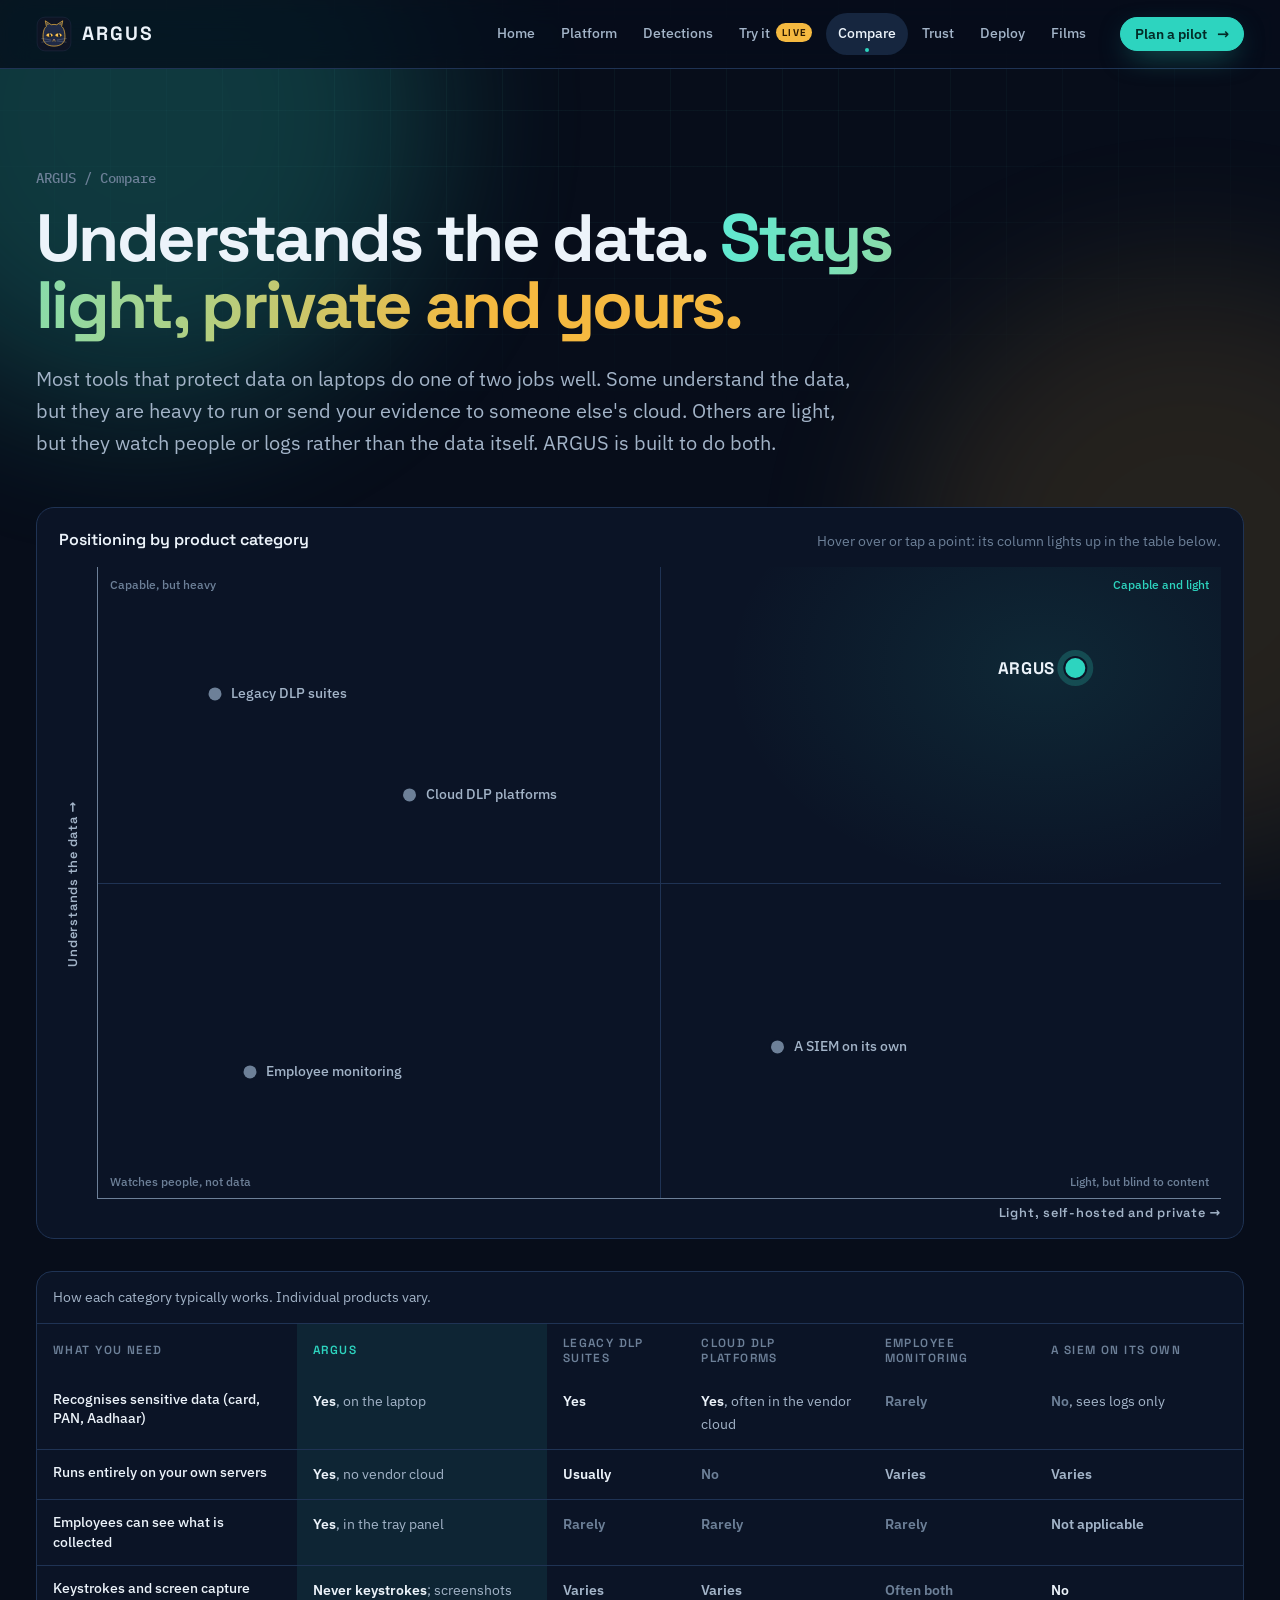
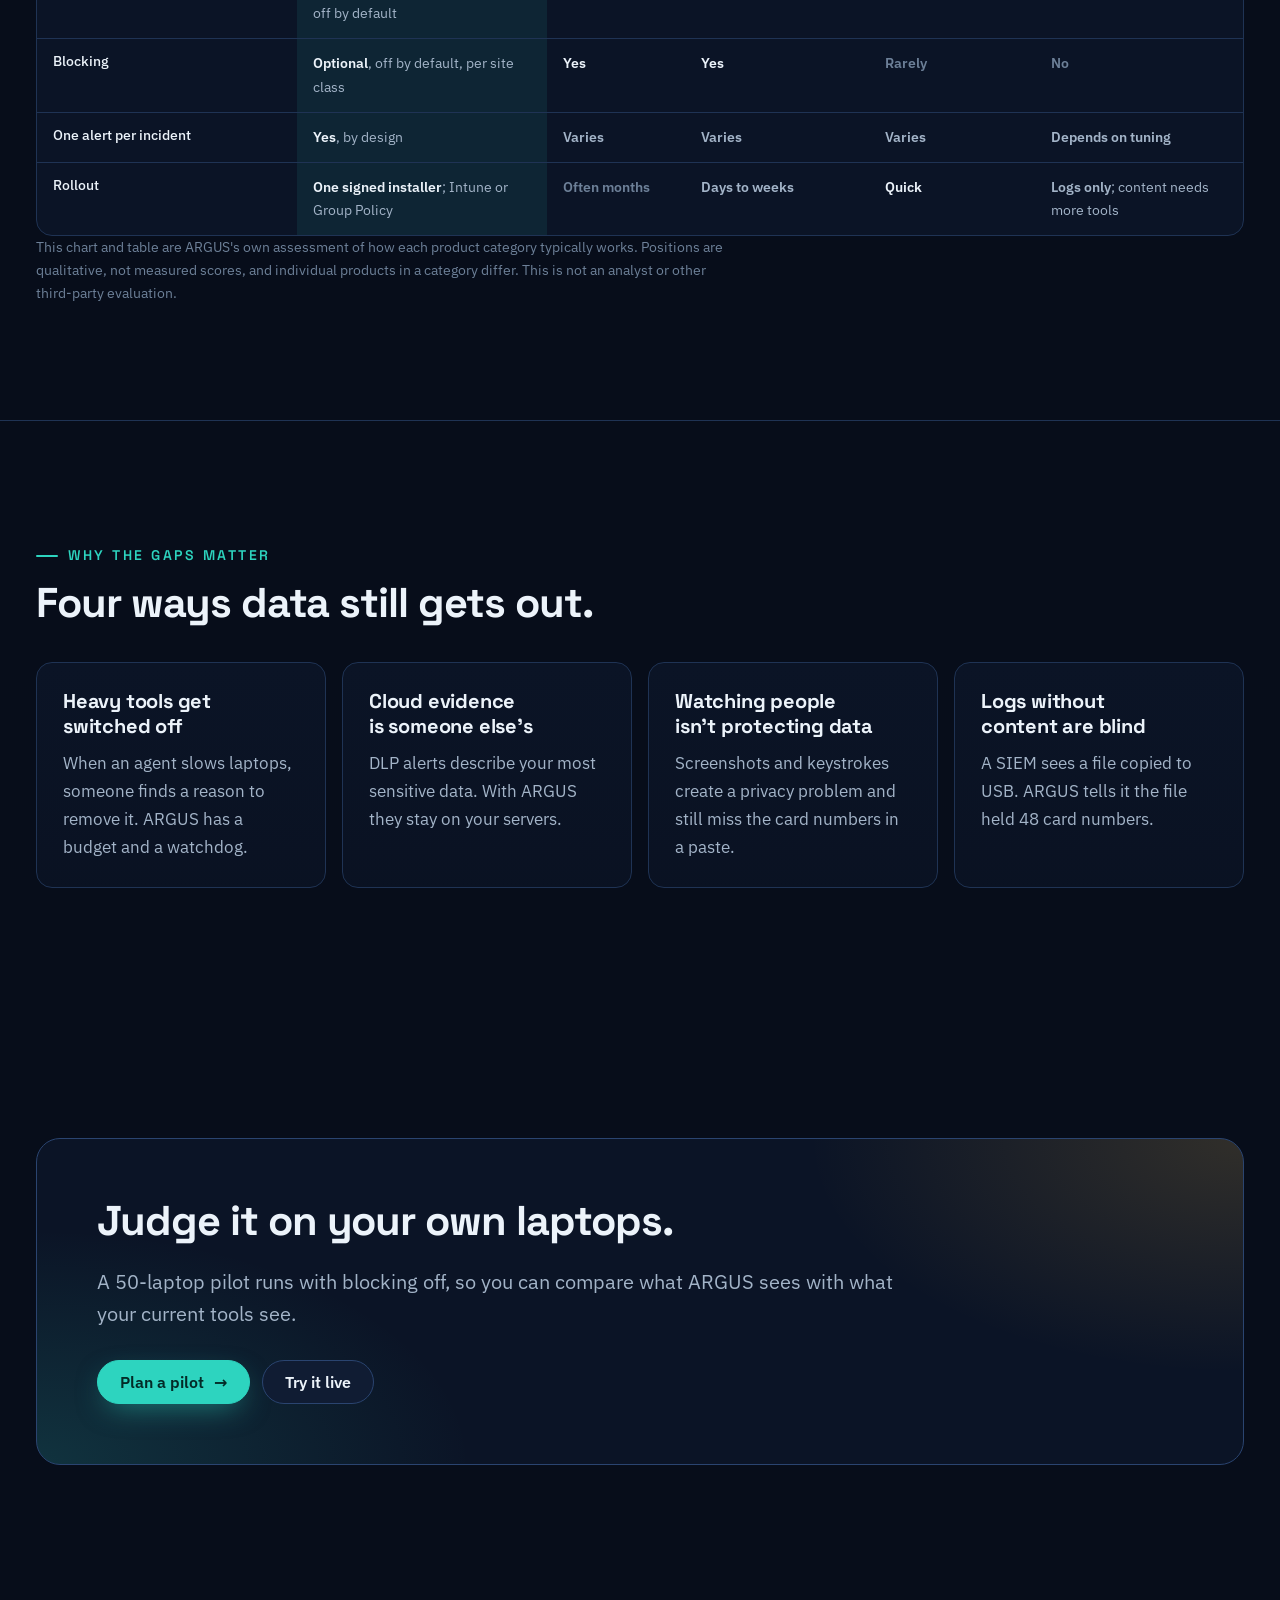
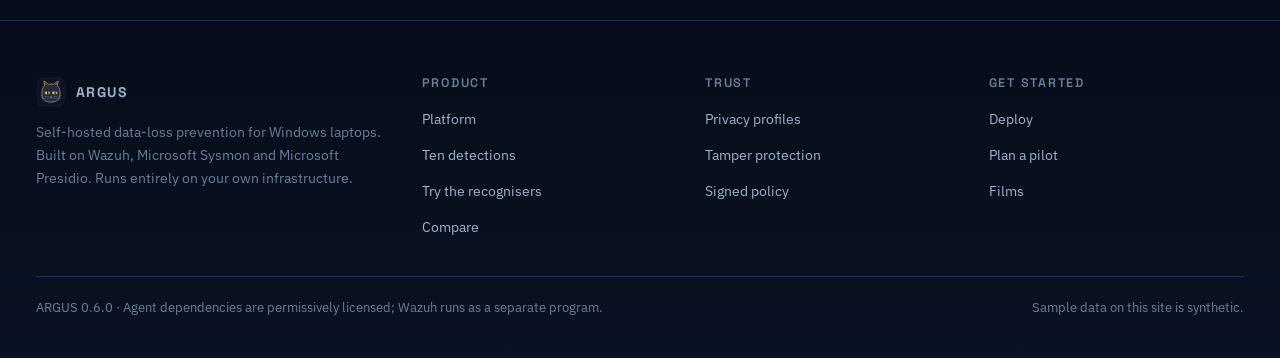
==== compare.html @ 0f507b43 "Multi-page interactive site: 8 pages, live recogniser lab, real signed-policy check - Pages: Home, P" ====
<!doctype html>
<html lang="en">
<head>
<meta charset="utf-8">
<meta name="viewport" content="width=device-width, initial-scale=1, viewport-fit=cover">
<title>Compare · ARGUS</title>
<meta name="description" content="Where ARGUS fits among data-protection tools: legacy DLP suites, cloud DLP platforms, employee monitoring and a SIEM on its own.">
<meta name="theme-color" content="#070d1a">
<link rel="icon" href="assets/img/argus.svg" type="image/svg+xml">
<link rel="stylesheet" href="assets/css/fonts.css">
<link rel="stylesheet" href="assets/css/site.css">
</head>
<body data-page="compare">
<a class="skip" href="#main">Skip to content</a>
<header class="top"></header>

<main id="main">
<section class="phero">
  <div class="wrap">
    <p class="crumbs">ARGUS / Compare</p>
    <h1>Understands the data. <span class="grad">Stays light, private and yours.</span></h1>
    <p class="intro">Most tools that protect data on laptops do one of two jobs well. Some understand the data, but they are heavy to run or send your evidence to someone else's cloud. Others are light, but they watch people or logs rather than the data itself. ARGUS is built to do both.</p>
  </div>
</section>

<section class="section" style="padding-top:0">
  <div class="wrap">
    <figure class="pos" data-reveal>
      <figcaption class="pos-cap"><b>Positioning by product category</b><span>Hover over or tap a point: its column lights up in the table below.</span></figcaption>
      <div class="pos-frame">
        <p class="pos-y" aria-hidden="true">Understands the data →</p>
        <div class="pos-plot" role="list" aria-label="Positioning chart: five product categories placed by how well they understand content and how light, self-hosted and private they are">
          <span class="q q1" aria-hidden="true">Capable, but heavy</span><span class="q q2" aria-hidden="true">Capable and light</span>
          <span class="q q3" aria-hidden="true">Watches people, not data</span><span class="q q4" aria-hidden="true">Light, but blind to content</span>
          <button class="pt" type="button" role="listitem" data-col="2" style="--x:16;--y:80"><i></i><span class="lb">Legacy DLP suites</span><span class="tt">Deep content inspection and blocking. Usually a large on-premises suite with agents, servers and policy work that take months to roll out.</span></button>
          <button class="pt" type="button" role="listitem" data-col="3" style="--x:34;--y:64"><i></i><span class="lb">Cloud DLP platforms</span><span class="tt">Strong content inspection, delivered as a service. Evidence and alert data typically live in the vendor's cloud, not on your servers.</span></button>
          <button class="pt" type="button" role="listitem" data-col="4" style="--x:20;--y:20"><i></i><span class="lb">Employee monitoring</span><span class="tt">Screenshots, keystrokes and activity timelines. Watches what people do rather than which data moves, and is often hard to explain to employees.</span></button>
          <button class="pt r" type="button" role="listitem" data-col="5" style="--x:66;--y:24"><i></i><span class="lb">A SIEM on its own</span><span class="tt">Collects every log, on your own infrastructure if you choose. It sees that a file moved, but not whether the file held card numbers.</span></button>
          <button class="pt us r" type="button" role="listitem" data-col="1" style="--x:84;--y:84"><i></i><span class="lb">ARGUS</span><span class="tt">Recognises card, PAN, Aadhaar and credentials on the laptop. Runs on your servers, one installer, &lt;2% of one core. Tells employees what it collects.</span></button>
        </div>
        <p class="pos-x" aria-hidden="true">Light, self-hosted and private →</p>
      </div>
    </figure>

    <div class="table-scroll">
      <table class="det cmp">
        <caption>How each category typically works. Individual products vary.</caption>
        <thead><tr><th scope="col">What you need</th><th scope="col" class="us-col">ARGUS</th><th scope="col">Legacy DLP suites</th><th scope="col">Cloud DLP platforms</th><th scope="col">Employee monitoring</th><th scope="col">A SIEM on its own</th></tr></thead>
        <tbody>
          <tr><th scope="row">Recognises sensitive data (card, PAN, Aadhaar)</th><td class="us-col"><b class="y">Yes</b>, on the laptop</td><td><b class="y">Yes</b></td><td><b class="y">Yes</b>, often in the vendor cloud</td><td><b class="n">Rarely</b></td><td><b class="n">No</b>, sees logs only</td></tr>
          <tr><th scope="row">Runs entirely on your own servers</th><td class="us-col"><b class="y">Yes</b>, no vendor cloud</td><td><b class="y">Usually</b></td><td><b class="n">No</b></td><td><b class="m">Varies</b></td><td><b class="m">Varies</b></td></tr>
          <tr><th scope="row">Employees can see what is collected</th><td class="us-col"><b class="y">Yes</b>, in the tray panel</td><td><b class="n">Rarely</b></td><td><b class="n">Rarely</b></td><td><b class="n">Rarely</b></td><td><b class="m">Not applicable</b></td></tr>
          <tr><th scope="row">Keystrokes and screen capture</th><td class="us-col"><b class="y">Never keystrokes</b>; screenshots off by default</td><td><b class="m">Varies</b></td><td><b class="m">Varies</b></td><td><b class="n">Often both</b></td><td><b class="y">No</b></td></tr>
          <tr><th scope="row">Blocking</th><td class="us-col"><b class="y">Optional</b>, off by default, per site class</td><td><b class="y">Yes</b></td><td><b class="y">Yes</b></td><td><b class="n">Rarely</b></td><td><b class="n">No</b></td></tr>
          <tr><th scope="row">One alert per incident</th><td class="us-col"><b class="y">Yes</b>, by design</td><td><b class="m">Varies</b></td><td><b class="m">Varies</b></td><td><b class="m">Varies</b></td><td><b class="m">Depends on tuning</b></td></tr>
          <tr><th scope="row">Rollout</th><td class="us-col"><b class="y">One signed installer</b>; Intune or Group Policy</td><td><b class="n">Often months</b></td><td><b class="m">Days to weeks</b></td><td><b class="y">Quick</b></td><td><b class="m">Logs only</b>; content needs more tools</td></tr>
        </tbody>
      </table>
    </div>
    <p class="small" style="max-width:86ch">This chart and table are ARGUS's own assessment of how each product category typically works. Positions are qualitative, not measured scores, and individual products in a category differ. This is not an analyst or other third-party evaluation.</p>
  </div>
</section>

<section class="section line">
  <div class="wrap">
    <p class="kicker">Why the gaps matter</p>
    <h2>Four ways data still gets out.</h2>
    <div class="cols4">
      <article class="card" data-reveal><h3>Heavy tools get switched off</h3><p>When an agent slows laptops, someone finds a reason to remove it. ARGUS has a budget and a watchdog.</p></article>
      <article class="card" data-reveal style="--d:1"><h3>Cloud evidence is someone else's</h3><p>DLP alerts describe your most sensitive data. With ARGUS they stay on your servers.</p></article>
      <article class="card" data-reveal style="--d:2"><h3>Watching people isn't protecting data</h3><p>Screenshots and keystrokes create a privacy problem and still miss the card numbers in a paste.</p></article>
      <article class="card" data-reveal style="--d:3"><h3>Logs without content are blind</h3><p>A SIEM sees a file copied to USB. ARGUS tells it the file held 48 card numbers.</p></article>
    </div>
  </div>
</section>

<section class="section">
  <div class="wrap"><div class="band" data-reveal><h2>Judge it on your own laptops.</h2><p class="intro">A 50-laptop pilot runs with blocking off, so you can compare what ARGUS sees with what your current tools see.</p><div class="cta-row"><a class="btn primary" href="deploy.html#pilot">Plan a pilot <span class="arr">→</span></a><a class="btn" href="demo.html">Try it live</a></div></div></div>
</section>
</main>

<footer class="foot"></footer>
<script src="assets/js/data.js"></script>
<script src="assets/js/site.js"></script>
<script src="assets/js/pages.js"></script>
</body>
</html>
---- assets/css/fonts.css ----
/* ARGUS showcase fonts: Space Grotesk, IBM Plex Sans, IBM Plex Mono (SIL Open Font License 1.1).
   Latin subset, embedded as data URIs so the page works offline. Generated; see assets/fonts/README.md. */
@font-face {
  font-family: 'Space Grotesk';
  font-style: normal;
  font-weight: 400 700;
  font-display: swap;
  src: url([data-uri]) format('woff2');
}
@font-face {
  font-family: 'IBM Plex Sans';
  font-style: normal;
  font-weight: 400;
  font-stretch: 100%;
  font-display: swap;
  src: url([data-uri]) format('woff2');
}
@font-face {
  font-family: 'IBM Plex Sans';
  font-style: normal;
  font-weight: 500;
  font-stretch: 100%;
  font-display: swap;
  src: url([data-uri]) format('woff2');
}
@font-face {
  font-family: 'IBM Plex Sans';
  font-style: normal;
  font-weight: 600;
  font-stretch: 100%;
  font-display: swap;
  src: url([data-uri]) format('woff2');
}
@font-face {
  font-family: 'IBM Plex Mono';
  font-style: normal;
  font-weight: 400;
  font-display: swap;
  src: url([data-uri]) format('woff2');
}
@font-face {
  font-family: 'IBM Plex Mono';
  font-style: normal;
  font-weight: 500;
  font-display: swap;
  src: url([data-uri]) format('woff2');
}
---- assets/css/site.css ----
/* ============================================================================
   ARGUS site: one dark, deliberate theme for every page.
   Navy base, teal for the product, gold for the watchful cat, red/amber only
   for alert levels. Motion is decoration on top of complete static content and
   switches off under prefers-reduced-motion.
   ========================================================================== */
:root {
  color-scheme: dark;
  --bg: #070d1a;
  --bg-2: #0b1426;
  --surf: #101c33;
  --surf-2: #16263f;
  --line: #1f3354;
  --line-2: #2a4470;
  --fg: #ecf3fa;
  --muted: #a3b4c8;
  --faint: #6d8098;
  --accent: #2dd4bf;
  --accent-2: #5eead4;
  --accent-ink: #032b27;
  --gold: #f5b940;
  --gold-ink: #2a1800;
  --l15: #ff6b6b;
  --l12: #ff9a52;
  --l8: #ffc46b;
  --l5: #8fb3ff;
  --l3: #9aa9bd;
  --ok: #4ade80;
  --display: 'Space Grotesk', 'Segoe UI', system-ui, sans-serif;
  --body: 'IBM Plex Sans', 'Segoe UI', system-ui, sans-serif;
  --mono: 'IBM Plex Mono', Consolas, 'Cascadia Mono', monospace;
  --step--1: 0.875rem;
  --step-0: 1.0625rem;
  --step-1: 1.25rem;
  --step-2: clamp(1.7rem, 1.2rem + 1.8vw, 2.6rem);
  --step-3: clamp(2.4rem, 1.4rem + 4.2vw, 5rem);
  --radius: 16px;
  --gutter: max(16px, env(safe-area-inset-left, 0px));
  --gutter-r: max(16px, env(safe-area-inset-right, 0px));
  --ease: cubic-bezier(.2, .8, .2, 1);
}

* { box-sizing: border-box; }
html { scroll-padding-top: 90px; -webkit-text-size-adjust: 100%; }
@media (prefers-reduced-motion: no-preference) { html { scroll-behavior: smooth; } }
body {
  margin: 0; background: var(--bg); color: var(--fg); min-height: 100vh;
  font: 400 var(--step-0)/1.65 var(--body);
  -webkit-font-smoothing: antialiased; text-rendering: optimizeLegibility; overflow-x: hidden;
}
img, video, svg, canvas { max-width: 100%; }
a { color: var(--accent); text-underline-offset: 3px; }
:focus-visible { outline: 2px solid var(--accent); outline-offset: 3px; border-radius: 6px; }
code { font-family: var(--mono); font-size: 0.9em; color: var(--fg); background: var(--surf); padding: 0.1em 0.4em; border-radius: 6px; }
h1, h2, h3, h4 { font-family: var(--display); font-weight: 700; letter-spacing: -0.025em; text-wrap: balance; margin: 0; }
h1 { font-size: var(--step-3); line-height: 1; letter-spacing: -0.04em; }
h2 { font-size: var(--step-2); line-height: 1.08; max-width: 26ch; }
h3 { font-size: var(--step-1); line-height: 1.25; letter-spacing: -0.01em; }
p { margin: 0; }
.wrap { max-width: 1240px; margin: 0 auto; padding-left: var(--gutter); padding-right: var(--gutter-r); }
.skip { position: absolute; left: -999px; top: 8px; background: var(--accent); color: var(--accent-ink); padding: 8px 14px; border-radius: 8px; z-index: 100; }
.skip:focus { left: 16px; }
.mono { font-family: var(--mono); font-variant-numeric: tabular-nums; }
.muted { color: var(--muted); }
.faint { color: var(--faint); }
.small { font-size: var(--step--1); color: var(--faint); }

/* ---- page-wide ambience: a faint grid and two slow orbs ---- */
.ambient { position: fixed; inset: 0; z-index: -1; pointer-events: none; overflow: hidden; }
.ambient::before { content: ""; position: absolute; inset: -2px;
  background-image: linear-gradient(rgba(94, 234, 212, .045) 1px, transparent 1px), linear-gradient(90deg, rgba(94, 234, 212, .045) 1px, transparent 1px);
  background-size: 56px 56px; mask-image: radial-gradient(80% 60% at 50% 0%, #000 30%, transparent 80%); }
.orb { position: absolute; width: 46vw; height: 46vw; border-radius: 50%; filter: blur(80px); opacity: .22; }
.orb.a { background: var(--accent); left: -12vw; top: -14vw; }
.orb.b { background: var(--gold); right: -16vw; top: 30vh; opacity: .12; }
@media (prefers-reduced-motion: no-preference) {
  .orb.a { animation: drift 26s ease-in-out infinite alternate; }
  .orb.b { animation: drift 32s ease-in-out infinite alternate-reverse; }
}
@keyframes drift { to { transform: translate(8vw, 6vh) scale(1.1); } }

/* ---- cross-page transitions (supporting browsers) ---- */
@view-transition { navigation: auto; }
::view-transition-old(root) { animation: vt-out .22s var(--ease) both; }
::view-transition-new(root) { animation: vt-in .32s var(--ease) both; }
@keyframes vt-out { to { opacity: 0; transform: translateY(-8px); } }
@keyframes vt-in { from { opacity: 0; transform: translateY(10px); } }
.top { view-transition-name: site-top; }
@media (prefers-reduced-motion: reduce) { ::view-transition-old(root), ::view-transition-new(root) { animation: none; } }

/* ---- header ---- */
body::before { content: ""; position: fixed; inset: 0 0 auto; height: env(safe-area-inset-top, 0px); background: var(--bg); z-index: 60; }
.top { position: sticky; top: env(safe-area-inset-top, 0px); z-index: 50; background: color-mix(in srgb, var(--bg) 78%, transparent);
  backdrop-filter: blur(14px) saturate(140%); -webkit-backdrop-filter: blur(14px) saturate(140%); border-bottom: 1px solid var(--line); }
.top-in { display: flex; align-items: center; gap: 22px; min-height: 68px; }
.brand { display: flex; align-items: center; gap: 10px; text-decoration: none; color: var(--fg); font: 700 1.2rem/1 var(--display); letter-spacing: .1em; flex: none; }
.brand img { display: block; transition: transform .4s var(--ease); }
.brand:hover img { transform: rotate(-8deg) scale(1.06); }
.nav { display: flex; gap: 2px; margin-left: auto; align-items: center; }
.nav a { position: relative; color: var(--muted); text-decoration: none; font-size: var(--step--1); font-weight: 500; padding: 9px 12px; border-radius: 999px; white-space: nowrap; transition: color .2s, background .2s; }
.nav a:hover { color: var(--fg); background: var(--surf); }
.nav a[aria-current="page"] { color: var(--fg); background: var(--surf-2); }
.nav a[aria-current="page"]::after { content: ""; position: absolute; left: 50%; bottom: 3px; width: 4px; height: 4px; margin-left: -2px; border-radius: 50%; background: var(--accent); }
.nav .live { font: 700 .62rem/1 var(--display); letter-spacing: .12em; text-transform: uppercase; color: var(--gold-ink); background: var(--gold); border-radius: 999px; padding: 3px 6px; margin-left: 6px; vertical-align: 2px; }
.top-cta { flex: none; }
.menu-btn { display: none; margin-left: auto; width: 44px; height: 44px; border-radius: 12px; border: 1px solid var(--line); background: var(--surf); color: var(--fg); cursor: pointer; }
.menu-btn span, .menu-btn span::before, .menu-btn span::after { display: block; width: 18px; height: 2px; background: currentColor; border-radius: 2px; margin: 0 auto; position: relative; transition: transform .25s var(--ease), background .25s; }
.menu-btn span::before, .menu-btn span::after { content: ""; position: absolute; left: 0; }
.menu-btn span::before { top: -6px; } .menu-btn span::after { top: 6px; }
.menu-open .menu-btn span { background: transparent; }
.menu-open .menu-btn span::before { transform: translateY(6px) rotate(45deg); }
.menu-open .menu-btn span::after { transform: translateY(-6px) rotate(-45deg); }
@media (max-width: 1080px) {
  .menu-btn { display: block; }
  .top-cta { display: none; }
  .nav { position: fixed; left: 0; right: 0; top: calc(68px + env(safe-area-inset-top, 0px)); flex-direction: column; align-items: stretch; gap: 4px;
    padding: 14px var(--gutter-r) 22px var(--gutter); background: color-mix(in srgb, var(--bg) 96%, transparent); border-bottom: 1px solid var(--line);
    transform: translateY(-8px); opacity: 0; visibility: hidden; transition: transform .25s var(--ease), opacity .25s, visibility .25s; max-height: calc(100vh - 68px); overflow-y: auto; }
  .menu-open .nav { transform: none; opacity: 1; visibility: visible; }
  .nav a { font-size: 1.05rem; padding: 12px 14px; border-radius: 12px; }
  .nav a[aria-current="page"]::after { left: 6px; top: 50%; bottom: auto; margin: -2px 0 0; }
}

/* ---- buttons ---- */
.btn { position: relative; display: inline-flex; align-items: center; gap: 10px; padding: 13px 22px; border-radius: 999px; font: 600 1rem/1 var(--body);
  text-decoration: none; color: var(--fg); border: 1px solid var(--line-2); background: var(--surf); cursor: pointer; transition: transform .25s var(--ease), border-color .2s, box-shadow .25s; }
.btn:hover { border-color: var(--accent); transform: translateY(-1px); }
.btn.primary { background: var(--accent); color: var(--accent-ink); border-color: var(--accent); box-shadow: 0 10px 30px -10px rgba(45, 212, 191, .6); }
.btn.primary:hover { box-shadow: 0 14px 40px -10px rgba(45, 212, 191, .8); }
.btn.gold { background: var(--gold); color: var(--gold-ink); border-color: var(--gold); }
.btn.small { padding: 9px 14px; font-size: .9rem; }
.btn .arr { transition: transform .25s var(--ease); }
.btn:hover .arr { transform: translateX(3px); }
.cta-row { display: flex; flex-wrap: wrap; gap: 12px; margin-top: 30px; }

/* ---- sections and type ---- */
.section { padding-block: clamp(64px, 9vw, 120px); position: relative; }
.section.line { border-top: 1px solid var(--line); }
.kicker { font: 600 var(--step--1)/1.3 var(--display); letter-spacing: .18em; text-transform: uppercase; color: var(--accent); margin-bottom: 16px; display: inline-flex; align-items: center; gap: 10px; }
.kicker::before { content: ""; width: 22px; height: 2px; background: currentColor; border-radius: 2px; }
.kicker.gold { color: var(--gold); }
.intro { color: var(--muted); max-width: 68ch; font-size: var(--step-1); line-height: 1.6; margin-top: 22px; }
.grad { background: linear-gradient(100deg, var(--accent-2), var(--gold) 70%); -webkit-background-clip: text; background-clip: text; color: transparent; }
.head-row { display: flex; flex-wrap: wrap; justify-content: space-between; align-items: end; gap: 20px; }

/* page hero (inner pages) */
.phero { padding-block: clamp(56px, 8vw, 104px) clamp(28px, 4vw, 48px); position: relative; }
.phero h1 { font-size: clamp(2.2rem, 1.3rem + 3.6vw, 4.2rem); max-width: 20ch; }
.phero .intro { margin-top: 24px; }
.crumbs { font: 500 var(--step--1)/1 var(--mono); color: var(--faint); margin-bottom: 20px; }

/* ---- reveal on scroll ---- */
@media (prefers-reduced-motion: no-preference) {
  .js [data-reveal] { opacity: 0; transform: translateY(22px); transition: opacity .7s var(--ease), transform .7s var(--ease); transition-delay: calc(var(--d, 0) * 80ms); }
  .js [data-reveal].in { opacity: 1; transform: none; }
}

/* ---- cards with a cursor spotlight ---- */
.card { position: relative; padding: 26px; border-radius: var(--radius); background: linear-gradient(180deg, var(--bg-2), color-mix(in srgb, var(--bg-2) 70%, var(--bg)));
  border: 1px solid var(--line); min-width: 0; overflow: hidden; isolation: isolate; }
.card::before { content: ""; position: absolute; inset: 0; z-index: -1; opacity: 0; transition: opacity .3s;
  background: radial-gradient(420px circle at var(--mx, 50%) var(--my, 50%), rgba(45, 212, 191, .12), transparent 60%); }
.card:hover::before { opacity: 1; }
.card h3 { margin-bottom: 10px; }
.card p { color: var(--muted); }
.card b { color: var(--fg); font-weight: 600; }
a.card { display: block; text-decoration: none; color: inherit; transition: transform .3s var(--ease), border-color .3s; }
a.card:hover { transform: translateY(-3px); border-color: var(--line-2); }
.cols2, .cols3, .cols4 { display: grid; gap: 16px; margin-top: 36px; }
.cols2 { grid-template-columns: repeat(2, minmax(0, 1fr)); }
.cols3 { grid-template-columns: repeat(3, minmax(0, 1fr)); }
.cols4 { grid-template-columns: repeat(4, minmax(0, 1fr)); }
.plain { margin: 0; padding-left: 1.1em; color: var(--muted); display: grid; gap: 8px; }
.plain li::marker { color: var(--accent); }
.ticks { list-style: none; margin: 0; padding: 0; display: grid; gap: 14px; }
.ticks li { position: relative; padding-left: 30px; color: var(--muted); }
.ticks li::before { content: ""; position: absolute; left: 0; top: .45em; width: 16px; height: 9px; border-left: 2px solid var(--accent); border-bottom: 2px solid var(--accent); transform: rotate(-45deg); }
.ticks b { color: var(--fg); font-weight: 600; }
.pill { display: inline-flex; align-items: center; gap: 6px; border: 1px solid var(--line-2); border-radius: 999px; padding: 3px 10px; font-size: .78rem; color: var(--muted); background: var(--bg-2); }
.lvl { display: inline-grid; place-items: center; min-width: 34px; height: 26px; padding: 0 7px; border-radius: 8px; font: 700 .82rem/1 var(--display); font-variant-numeric: tabular-nums; }
.lvl.l15 { background: var(--l15); color: #2a0606; } .lvl.l12 { background: var(--l12); color: #2a1104; } .lvl.l8 { background: var(--l8); color: #2a1c04; }
.lvl.l5 { background: var(--l5); color: #08163a; } .lvl.l3 { background: var(--l3); color: #10161f; }

/* ---- tables ---- */
.table-scroll { overflow-x: auto; margin-top: 32px; border: 1px solid var(--line); border-radius: var(--radius); background: var(--bg-2); }
.det { width: 100%; border-collapse: collapse; font-size: var(--step--1); min-width: 640px; }
.det caption { text-align: left; padding: 14px 16px; color: var(--muted); border-bottom: 1px solid var(--line); }
.det th { text-align: left; font: 600 .74rem/1.2 var(--display); letter-spacing: .12em; text-transform: uppercase; color: var(--faint); padding: 12px 16px; border-bottom: 1px solid var(--line); }
.det td, .det tbody th { padding: 13px 16px; border-bottom: 1px solid var(--line); vertical-align: top; color: var(--muted); }
.det tbody th { color: var(--fg); font: 500 var(--step--1)/1.4 var(--body); letter-spacing: 0; text-transform: none; }
.det tr:last-child td, .det tr:last-child th { border-bottom: 0; }

/* ---- home hero ---- */
.hero { position: relative; padding-block: clamp(40px, 6vw, 80px) 40px; overflow: hidden; }
.hero-grid { display: grid; grid-template-columns: minmax(0, 1.15fr) minmax(0, .85fr); gap: 32px; align-items: center; }
.hero h1 { max-width: 13ch; }
.hero .lede { font-size: var(--step-1); line-height: 1.6; color: var(--muted); max-width: 56ch; margin-top: 26px; }
.eyebrow { display: inline-flex; align-items: center; gap: 10px; font: 600 .8rem/1 var(--display); letter-spacing: .16em; text-transform: uppercase; color: var(--accent);
  border: 1px solid color-mix(in srgb, var(--accent) 40%, transparent); background: color-mix(in srgb, var(--accent) 8%, transparent); padding: 8px 14px; border-radius: 999px; margin-bottom: 26px; }
.eyebrow i { width: 7px; height: 7px; border-radius: 50%; background: var(--accent); box-shadow: 0 0 0 0 rgba(45, 212, 191, .6); }
@media (prefers-reduced-motion: no-preference) { .eyebrow i { animation: ping 2s infinite; } }
@keyframes ping { 70% { box-shadow: 0 0 0 10px rgba(45, 212, 191, 0); } 100% { box-shadow: 0 0 0 0 rgba(45, 212, 191, 0); } }
.watch { position: relative; aspect-ratio: 1; width: 100%; max-width: 520px; justify-self: center; }
.watch canvas { position: absolute; inset: -12%; width: 124%; height: 124%; max-width: none; }
.watch .cat { position: absolute; inset: 16%; filter: drop-shadow(0 30px 60px rgba(0, 0, 0, .55)); }
.watch .cat svg { width: 100%; height: 100%; display: block; overflow: visible; }
.watch .scan { position: absolute; inset: 6%; border-radius: 50%; border: 1px dashed color-mix(in srgb, var(--gold) 35%, transparent); }
@media (prefers-reduced-motion: no-preference) { .watch .scan { animation: spin 40s linear infinite; } }
@keyframes spin { to { transform: rotate(1turn); } }
.watch .tag { position: absolute; font: 600 .72rem/1 var(--mono); padding: 7px 10px; border-radius: 8px; background: var(--surf-2); border: 1px solid var(--line-2); color: var(--muted); white-space: nowrap; }
.watch .tag b { color: var(--gold); font-weight: 600; }
.watch .t1 { left: -2%; top: 18%; } .watch .t2 { right: -4%; top: 40%; } .watch .t3 { left: 6%; bottom: 10%; }
@media (prefers-reduced-motion: no-preference) {
  .watch .tag { animation: bob 6s ease-in-out infinite; } .watch .t2 { animation-delay: -2s; } .watch .t3 { animation-delay: -4s; }
}
@keyframes bob { 50% { transform: translateY(-8px); } }

/* live ticker */
.ticker { margin-top: 44px; border-block: 1px solid var(--line); background: color-mix(in srgb, var(--bg-2) 70%, transparent); overflow: hidden; position: relative; }
.ticker::before, .ticker::after { content: ""; position: absolute; top: 0; bottom: 0; width: 90px; z-index: 2; pointer-events: none; }
.ticker::before { left: 0; background: linear-gradient(90deg, var(--bg), transparent); }
.ticker::after { right: 0; background: linear-gradient(-90deg, var(--bg), transparent); }
.ticker-lab { position: absolute; left: 16px; top: 50%; transform: translateY(-50%); z-index: 3; font: 700 .66rem/1 var(--display); letter-spacing: .16em; text-transform: uppercase; color: var(--gold-ink); background: var(--gold); padding: 5px 8px; border-radius: 6px; }
.ticker-track { display: flex; gap: 12px; width: max-content; padding: 14px 0 14px 120px; }
@media (prefers-reduced-motion: no-preference) { .ticker-track { animation: marquee 60s linear infinite; } .ticker:hover .ticker-track { animation-play-state: paused; } }
@keyframes marquee { to { transform: translateX(-50%); } }
.tick { display: inline-flex; align-items: center; gap: 10px; padding: 7px 12px; border-radius: 10px; background: var(--surf); border: 1px solid var(--line); font: 500 .82rem/1 var(--mono); color: var(--muted); white-space: nowrap; }
.tick .lvl { height: 20px; min-width: 26px; font-size: .72rem; }
.tick b { color: var(--fg); font-weight: 500; font-family: var(--body); }

/* stats */
.stats { display: grid; grid-template-columns: repeat(6, minmax(0, 1fr)); gap: 12px; margin-top: 36px; }
.stat { padding: 20px 18px; border-radius: var(--radius); border: 1px solid var(--line); background: var(--bg-2); min-width: 0; }
.stat b { display: block; font: 700 clamp(1.8rem, 1.2rem + 1.6vw, 2.6rem)/1 var(--display); letter-spacing: -.04em; color: var(--accent); font-variant-numeric: tabular-nums; }
.stat span { display: block; margin-top: 10px; color: var(--muted); font-size: var(--step--1); line-height: 1.4; }
.stat.gold b { color: var(--gold); }

/* why-now data */
.why { display: grid; grid-template-columns: repeat(4, minmax(0, 1fr)); gap: 16px; margin-top: 36px; }
.why .card b.big { display: block; font: 700 clamp(2rem, 1.4rem + 2vw, 3rem)/1 var(--display); letter-spacing: -.04em; color: var(--fg); margin-bottom: 12px; }
.why .card b.big.red { color: var(--l15); } .why .card b.big.gold { color: var(--gold); }
.src { display: block; margin-top: 14px; font-size: .78rem; color: var(--faint); }
.src a { color: var(--faint); }

/* page teasers */
.teasers { display: grid; grid-template-columns: repeat(3, minmax(0, 1fr)); gap: 16px; margin-top: 36px; }
.teaser { display: grid; gap: 12px; align-content: start; min-height: 220px; }
.teaser .ico { width: 46px; height: 46px; border-radius: 12px; display: grid; place-items: center; background: var(--surf-2); border: 1px solid var(--line-2); color: var(--accent); }
.teaser .ico svg { width: 24px; height: 24px; }
.teaser .go { margin-top: auto; font: 600 var(--step--1)/1 var(--body); color: var(--accent); display: inline-flex; gap: 8px; align-items: center; }
.teaser:hover .go .arr { transform: translateX(4px); }
.teaser .go .arr { transition: transform .25s var(--ease); }

/* flagship film block */
.feature { display: grid; grid-template-columns: minmax(0, 1.2fr) minmax(0, .8fr); gap: 28px; align-items: center; margin-top: 36px; }
.poster { position: relative; display: block; border-radius: var(--radius); overflow: hidden; border: 1px solid var(--line-2); aspect-ratio: 16 / 9; background: #000; cursor: pointer; }
.poster img { width: 100%; height: 100%; object-fit: cover; display: block; transition: transform .6s var(--ease); }
.poster:hover img { transform: scale(1.03); }
.poster .play { position: absolute; left: 50%; top: 50%; width: 84px; height: 84px; margin: -42px 0 0 -42px; border-radius: 50%; background: var(--accent); display: grid; place-items: center; box-shadow: 0 0 0 10px rgba(45, 212, 191, .2); transition: transform .3s var(--ease); }
.poster:hover .play { transform: scale(1.08); }
.poster .play::before { content: ""; border-left: 22px solid var(--accent-ink); border-top: 14px solid transparent; border-bottom: 14px solid transparent; margin-left: 6px; }
.poster .badge { position: absolute; left: 14px; top: 14px; }

/* modal player */
.modal { position: fixed; inset: 0; z-index: 90; display: grid; place-items: center; padding: 20px; background: rgba(3, 6, 12, .86); backdrop-filter: blur(6px); }
.modal[hidden] { display: none; }
.modal-in { width: min(1200px, 100%); }
.modal video { width: 100%; aspect-ratio: 16 / 9; background: #000; border-radius: 14px; display: block; }
.modal-close { position: absolute; top: 16px; right: 16px; width: 46px; height: 46px; border-radius: 50%; border: 1px solid var(--line-2); background: var(--surf); color: var(--fg); font-size: 1.4rem; cursor: pointer; }

/* CTA band */
.band { margin-top: 20px; padding: clamp(32px, 5vw, 60px); border-radius: 24px; border: 1px solid var(--line-2); position: relative; overflow: hidden;
  background: radial-gradient(60% 120% at 100% 0%, rgba(245, 185, 64, .16), transparent 60%), radial-gradient(60% 120% at 0% 100%, rgba(45, 212, 191, .16), transparent 60%), var(--bg-2); }
.band h2 { max-width: 22ch; }

/* ---- platform: architecture map + event walk ---- */
.arch { position: relative; margin-top: 36px; border-radius: 20px; border: 1px solid var(--line); background: var(--bg-2); padding: 20px; overflow: hidden; }
.arch svg { width: 100%; height: auto; display: block; }
.arch .node rect { fill: var(--surf); stroke: var(--line-2); stroke-width: 1.5; transition: fill .3s, stroke .3s; }
.arch .node text { fill: var(--fg); font: 600 15px var(--display); }
.arch .node .sub { fill: var(--muted); font: 400 11.5px var(--body); }
.arch .node.on rect { fill: color-mix(in srgb, var(--accent) 18%, var(--surf)); stroke: var(--accent); }
.arch .node.argus rect { stroke: var(--accent); }
.arch .zone { fill: none; stroke: var(--line); stroke-dasharray: 4 6; }
.arch .zlab { fill: var(--faint); font: 600 11px var(--display); letter-spacing: .16em; }
.arch .wire { fill: none; stroke: var(--line-2); stroke-width: 2; }
.arch .wire.on { stroke: var(--accent); }
.arch .pkt { fill: var(--accent); }
.arch .pkt.gold { fill: var(--gold); }
.walk { display: grid; grid-template-columns: minmax(0, 1fr) minmax(0, 1fr); gap: 20px; margin-top: 20px; }
.walk-steps { display: flex; flex-wrap: wrap; gap: 8px; margin-bottom: 14px; }
.walk-steps button, .chip { border: 1px solid var(--line-2); background: var(--bg-2); color: var(--muted); border-radius: 999px; padding: 8px 14px; font: 500 var(--step--1)/1.2 var(--body); cursor: pointer; transition: background .2s, color .2s, border-color .2s; }
.walk-steps button[aria-pressed="true"], .chip[aria-pressed="true"] { background: var(--fg); color: var(--bg); border-color: var(--fg); }
.chip .n { font-family: var(--mono); opacity: .7; margin-left: 4px; }
.json { margin: 0; padding: 18px 20px; border-radius: 14px; background: #050a14; border: 1px solid var(--line); font: 400 .84rem/1.6 var(--mono); color: #cfe0f0; overflow-x: auto; white-space: pre; min-height: 220px; }
.json .k { color: var(--accent-2); } .json .s { color: #ffd58a; } .json .n { color: #ff9aa2; } .json .c { color: var(--faint); }
.json .new { background: rgba(245, 185, 64, .16); border-radius: 4px; }
.gauges { display: grid; grid-template-columns: repeat(3, minmax(0, 1fr)); gap: 16px; margin-top: 36px; }
.gauge { text-align: center; }
.gauge svg { width: 160px; height: 160px; }
.gauge .track { fill: none; stroke: var(--surf-2); stroke-width: 12; }
.gauge .val { fill: none; stroke: var(--accent); stroke-width: 12; stroke-linecap: round; transform: rotate(-90deg); transform-origin: 50% 50%; transition: stroke-dashoffset 1.6s var(--ease); }
.gauge .num { fill: var(--fg); font: 700 28px var(--display); }
.gauge .unit { fill: var(--muted); font: 500 12px var(--body); }

/* ---- detections explorer ---- */
.filters { display: flex; flex-wrap: wrap; gap: 8px; margin-top: 28px; align-items: center; }
.filters .lab { font: 600 .72rem/1 var(--display); letter-spacing: .14em; text-transform: uppercase; color: var(--faint); margin-right: 6px; }
.dgrid { display: grid; grid-template-columns: repeat(5, minmax(0, 1fr)); gap: 14px; margin-top: 24px; }
.dcard { text-align: left; font: inherit; color: inherit; cursor: pointer; display: grid; gap: 10px; align-content: start; min-height: 200px; padding: 20px; transition: transform .3s var(--ease), border-color .3s, opacity .3s; }
.dcard:hover { transform: translateY(-3px); border-color: var(--line-2); }
.dcard[aria-expanded="true"] { border-color: var(--accent); }
.dcard.dim { opacity: .28; }
.dcard .dn { font: 700 2.2rem/1 var(--display); color: var(--faint); letter-spacing: -.04em; }
.dcard h3 { font-size: 1.05rem; margin: 0; }
.dcard .meta { display: flex; flex-wrap: wrap; gap: 6px; align-items: center; margin-top: auto; }
.dcard .surf { font-size: .76rem; color: var(--muted); }
.drawer { margin-top: 18px; display: grid; grid-template-columns: minmax(0, 1.1fr) minmax(0, .9fr); gap: 20px; }
.drawer[hidden] { display: none; }
.story { list-style: none; margin: 18px 0 0; padding: 0; display: grid; gap: 0; counter-reset: st; }
.story li { position: relative; padding: 0 0 18px 34px; color: var(--muted); counter-increment: st; }
.story li::before { content: counter(st); position: absolute; left: 0; top: 0; width: 22px; height: 22px; border-radius: 50%; background: var(--surf-2); border: 1px solid var(--line-2); display: grid; place-items: center; font: 700 .72rem/1 var(--display); color: var(--accent); }
.story li::after { content: ""; position: absolute; left: 11px; top: 24px; bottom: 2px; width: 1px; background: var(--line-2); }
.story li:last-child::after { display: none; }
.story li b { color: var(--fg); font-weight: 600; }
@media (prefers-reduced-motion: no-preference) { .drawer .story li { animation: rise .5s var(--ease) both; animation-delay: calc(var(--i) * 120ms); } }
@keyframes rise { from { opacity: 0; transform: translateY(10px); } }
.kv { display: grid; grid-template-columns: auto minmax(0, 1fr); gap: 10px 18px; margin: 16px 0 0; font-size: var(--step--1); }
.kv dt { color: var(--faint); } .kv dd { margin: 0; color: var(--fg); }
.bars { display: grid; gap: 10px; margin-top: 18px; }
.bar { display: grid; grid-template-columns: 90px minmax(0, 1fr) 30px; gap: 12px; align-items: center; font-size: var(--step--1); color: var(--muted); }
.bar i { display: block; height: 14px; border-radius: 0 4px 4px 0; width: 0; transition: width 1.1s var(--ease); }
.bar b { font: 600 .9rem/1 var(--mono); color: var(--fg); }

/* ---- try it (recogniser demo) ---- */
.lab-grid { display: grid; grid-template-columns: minmax(0, 1.05fr) minmax(0, .95fr); gap: 20px; margin-top: 32px; align-items: start; }
.panel { border-radius: 18px; border: 1px solid var(--line); background: var(--bg-2); overflow: hidden; }
.panel-h { display: flex; align-items: center; justify-content: space-between; gap: 10px; padding: 12px 16px; border-bottom: 1px solid var(--line); font: 600 .78rem/1 var(--display); letter-spacing: .12em; text-transform: uppercase; color: var(--faint); }
.panel-b { padding: 16px; }
.dots { display: inline-flex; gap: 6px; } .dots i { width: 10px; height: 10px; border-radius: 50%; background: var(--line-2); }
.paste { width: 100%; min-height: 220px; resize: vertical; border-radius: 12px; border: 1px solid var(--line-2); background: #050a14; color: var(--fg); font: 400 .92rem/1.6 var(--mono); padding: 14px; }
.paste:focus { outline: 2px solid var(--accent); outline-offset: 0; }
.samples { display: flex; flex-wrap: wrap; gap: 8px; margin-top: 12px; }
.seg { display: inline-flex; flex-wrap: wrap; border: 1px solid var(--line-2); border-radius: 12px; overflow: hidden; }
.seg button { border: 0; background: var(--bg-2); color: var(--muted); padding: 9px 14px; font: 500 var(--step--1)/1 var(--body); cursor: pointer; border-right: 1px solid var(--line-2); }
.seg button:last-child { border-right: 0; }
.seg button[aria-pressed="true"] { background: var(--surf-2); color: var(--fg); box-shadow: inset 0 -2px 0 var(--accent); }
.ctrl { display: grid; gap: 8px; margin-top: 16px; }
.ctrl > span { font: 600 .72rem/1 var(--display); letter-spacing: .14em; text-transform: uppercase; color: var(--faint); }
.mirror { margin-top: 14px; padding: 14px; border-radius: 12px; background: #050a14; border: 1px dashed var(--line-2); font: 400 .88rem/1.7 var(--mono); color: var(--muted); white-space: pre-wrap; word-break: break-word; max-height: 220px; overflow: auto; }
.mirror mark { background: rgba(255, 107, 107, .22); color: #ffd3d3; border-radius: 4px; padding: 0 2px; box-shadow: inset 0 -2px 0 var(--l15); }
.mirror mark.high { background: rgba(255, 154, 82, .2); color: #ffe0c8; box-shadow: inset 0 -2px 0 var(--l12); }
.mirror mark.med { background: rgba(255, 196, 107, .18); color: #ffecc8; box-shadow: inset 0 -2px 0 var(--l8); }
.mirror mark.low { background: rgba(143, 179, 255, .16); color: #dfe8ff; box-shadow: inset 0 -2px 0 var(--l5); }
.verdict { display: grid; gap: 12px; }
.guard { border-radius: 14px; padding: 18px; border: 1px solid var(--line-2); background: var(--surf); display: grid; gap: 8px; }
.guard h4 { font-size: 1.15rem; display: flex; align-items: center; gap: 10px; }
.guard.block { border-color: var(--l15); background: color-mix(in srgb, var(--l15) 10%, var(--surf)); }
.guard.warn { border-color: var(--l8); background: color-mix(in srgb, var(--l8) 9%, var(--surf)); }
.guard.ok { border-color: color-mix(in srgb, var(--ok) 60%, var(--line)); }
.guard .gi { width: 28px; height: 28px; border-radius: 50%; display: grid; place-items: center; font-size: .9rem; flex: none; }
.guard.block .gi { background: var(--l15); color: #2a0606; } .guard.warn .gi { background: var(--l8); color: #2a1c04; } .guard.ok .gi { background: var(--ok); color: #05210f; } .guard.detect .gi { background: var(--accent); color: var(--accent-ink); }
@media (prefers-reduced-motion: no-preference) { .guard.pop { animation: pop .45s var(--ease); } }
@keyframes pop { 0% { transform: scale(.97); opacity: .4; } }
.find { width: 100%; border-collapse: collapse; font-size: var(--step--1); }
.find td, .find th { padding: 9px 10px; border-bottom: 1px solid var(--line); text-align: left; color: var(--muted); }
.find th { font: 600 .7rem/1 var(--display); letter-spacing: .12em; text-transform: uppercase; color: var(--faint); }
.find td:first-child { color: var(--fg); font-family: var(--mono); font-size: .82rem; }
.find .chk { color: var(--ok); }

/* ---- compare ---- */
.pos { margin: 0; padding: 22px 22px 18px; border-radius: 18px; background: var(--bg-2); border: 1px solid var(--line); }
.pos-cap { display: flex; flex-wrap: wrap; justify-content: space-between; gap: 4px 16px; font-size: var(--step--1); color: var(--faint); margin-bottom: 14px; }
.pos-cap b { color: var(--fg); font: 600 1rem/1.3 var(--display); }
.pos-frame { display: grid; grid-template-columns: 28px minmax(0, 1fr); gap: 8px 10px; }
.pos-y { grid-row: 1; grid-column: 1; writing-mode: vertical-rl; transform: rotate(180deg); justify-self: center; align-self: center; font: 600 .8rem/1 var(--display); letter-spacing: .06em; color: var(--muted); }
.pos-x { grid-row: 2; grid-column: 2; justify-self: end; font: 600 .8rem/1 var(--display); letter-spacing: .06em; color: var(--muted); }
.pos-plot { grid-row: 1; grid-column: 2; position: relative; aspect-ratio: 16 / 9; min-height: 340px; border-left: 1px solid var(--faint); border-bottom: 1px solid var(--faint);
  background: radial-gradient(40% 50% at 84% 16%, rgba(45, 212, 191, .10), transparent 70%); }
.pos-plot::before, .pos-plot::after { content: ""; position: absolute; background: var(--line); }
.pos-plot::before { left: 50%; top: 0; bottom: 0; width: 1px; } .pos-plot::after { top: 50%; left: 0; right: 0; height: 1px; }
.q { position: absolute; font: 500 .78rem/1.2 var(--body); color: var(--faint); max-width: 40%; }
.q1 { left: 12px; top: 10px; } .q2 { right: 12px; top: 10px; text-align: right; color: var(--accent); } .q3 { left: 12px; bottom: 10px; } .q4 { right: 12px; bottom: 10px; text-align: right; }
.pt { position: absolute; left: calc(var(--x) * 1%); bottom: calc(var(--y) * 1%); transform: translate(-50%, 50%); z-index: 2; display: flex; align-items: center; gap: 10px; padding: 8px;
  margin: 0; border: 0; background: none; color: var(--fg); cursor: pointer; font: inherit; transition: transform .5s var(--ease); }
.pt i { flex: none; width: 13px; height: 13px; border-radius: 50%; background: var(--faint); box-shadow: 0 0 0 2px var(--bg-2); transition: background .2s, transform .2s; }
.pt .lb { font: 500 .88rem/1.2 var(--body); color: var(--muted); white-space: nowrap; }
.pt.on i { background: var(--fg); transform: scale(1.3); } .pt.on .lb { color: var(--fg); }
.pt.us i { width: 20px; height: 20px; background: var(--accent); box-shadow: 0 0 0 2px var(--bg-2), 0 0 0 8px rgba(45, 212, 191, .22); }
@media (prefers-reduced-motion: no-preference) { .pt.us i { animation: ping 2.4s infinite; } }
.pt.us .lb { font: 700 1.05rem/1 var(--display); color: var(--fg); letter-spacing: .04em; } .pt.us { flex-direction: row-reverse; }
.pt .tt { display: none; position: absolute; left: 0; bottom: calc(100% + 6px); width: min(280px, 70vw); padding: 12px 14px; border-radius: 10px; background: var(--surf-2); border: 1px solid var(--line-2);
  color: var(--fg); font: 400 .85rem/1.45 var(--body); text-align: left; white-space: normal; box-shadow: 0 12px 30px rgba(0, 0, 0, .45); pointer-events: none; }
.pt.r .tt { left: auto; right: 0; }
.pt:hover, .pt:focus-visible { z-index: 5; }
.pt:hover .tt, .pt:focus-visible .tt { display: block; }
.cmp { min-width: 900px; }
.cmp .us-col { background: color-mix(in srgb, var(--accent) 9%, transparent); }
.cmp thead .us-col { color: var(--accent); }
.cmp .hl { background: color-mix(in srgb, var(--fg) 6%, transparent); }
.cmp thead .hl { color: var(--fg); }
.cmp b { font-weight: 600; } .cmp b.y { color: var(--fg); } .cmp b.m { color: var(--muted); } .cmp b.n { color: var(--faint); }

/* ---- trust ---- */
.tray { border-radius: 16px; border: 1px solid var(--line-2); background: #0a1120; box-shadow: 0 30px 60px -20px rgba(0, 0, 0, .7); overflow: hidden; }
.tray-h { display: flex; align-items: center; gap: 10px; padding: 12px 16px; background: var(--surf); border-bottom: 1px solid var(--line); font: 600 .9rem/1 var(--display); }
.tray-h img { width: 22px; height: 22px; }
.tray-b { padding: 18px; display: grid; gap: 12px; font-size: .92rem; color: var(--muted); }
.cap { display: grid; grid-template-columns: 44px minmax(0, 1fr); gap: 12px; align-items: start; transition: opacity .35s; }
.cap .sw { width: 40px; height: 22px; border-radius: 999px; background: var(--line-2); position: relative; transition: background .35s; margin-top: 2px; }
.cap .sw::after { content: ""; position: absolute; left: 3px; top: 3px; width: 16px; height: 16px; border-radius: 50%; background: var(--fg); transition: transform .35s var(--ease); }
.cap.on .sw { background: var(--accent); } .cap.on .sw::after { transform: translateX(18px); }
.cap:not(.on) { opacity: .55; }
.cap b { color: var(--fg); font-weight: 600; }
.cap .why { display: block; font-size: .8rem; color: var(--gold); margin-top: 2px; }
.never { display: flex; flex-wrap: wrap; gap: 8px; }
.never span { padding: 6px 12px; border-radius: 999px; border: 1px solid color-mix(in srgb, var(--l15) 45%, var(--line)); color: #ffd3d3; font-size: .85rem; text-decoration: line-through; text-decoration-color: var(--l15); }
.term { border-radius: 16px; border: 1px solid var(--line-2); background: #04080f; overflow: hidden; }
.term-h { display: flex; align-items: center; gap: 10px; padding: 10px 14px; background: #0b1322; border-bottom: 1px solid var(--line); font: 500 .8rem/1 var(--mono); color: var(--faint); }
.term-b { padding: 16px; font: 400 .86rem/1.65 var(--mono); color: #cfe0f0; min-height: 260px; max-height: 360px; overflow-y: auto; white-space: pre-wrap; }
.term-b .p { color: var(--accent-2); } .term-b .e { color: var(--l15); } .term-b .w { color: var(--l8); } .term-b .g { color: var(--ok); } .term-b .a { color: var(--gold); }
.attacks { display: flex; flex-wrap: wrap; gap: 8px; padding: 12px 14px; border-top: 1px solid var(--line); background: #0b1322; }
.sig { display: grid; grid-template-columns: minmax(0, 1fr) minmax(0, 1fr); gap: 16px; margin-top: 24px; }
.sig textarea { width: 100%; min-height: 230px; border-radius: 12px; border: 1px solid var(--line-2); background: #050a14; color: var(--fg); font: 400 .86rem/1.6 var(--mono); padding: 14px; resize: vertical; }
.seal { border-radius: 14px; padding: 20px; border: 2px solid var(--line-2); display: grid; gap: 8px; align-content: start; transition: border-color .3s, background .3s; }
.seal.good { border-color: var(--ok); background: color-mix(in srgb, var(--ok) 8%, transparent); }
.seal.bad { border-color: var(--l15); background: color-mix(in srgb, var(--l15) 9%, transparent); }
.seal h4 { font-size: 1.3rem; }
.seal code { word-break: break-all; font-size: .74rem; }

/* ---- deploy ---- */
.tabs { display: flex; flex-wrap: wrap; gap: 6px; border-bottom: 1px solid var(--line); margin-top: 32px; }
.tabs button { border: 0; background: none; color: var(--muted); padding: 12px 16px; font: 600 .95rem/1 var(--display); cursor: pointer; border-bottom: 2px solid transparent; margin-bottom: -1px; }
.tabs button[aria-selected="true"] { color: var(--fg); border-bottom-color: var(--accent); }
.tabpanel { padding-top: 24px; }
.tabpanel[hidden] { display: none; }
.steps { list-style: none; counter-reset: s; margin: 0; padding: 0; display: grid; gap: 12px; }
.steps li { counter-increment: s; display: grid; grid-template-columns: 40px minmax(0, 1fr); gap: 4px 14px; padding: 16px 18px; border-radius: 14px; background: var(--bg-2); border: 1px solid var(--line); }
.steps li::before { content: counter(s); grid-row: span 2; display: grid; place-items: center; width: 34px; height: 34px; border-radius: 50%; background: var(--accent); color: var(--accent-ink); font: 700 1rem/1 var(--display); }
.steps b { color: var(--fg); font-weight: 600; } .steps span { color: var(--muted); font-size: var(--step--1); }
.builder { display: grid; gap: 14px; grid-template-columns: minmax(0, 1fr); }
.field { display: grid; gap: 6px; }
.field span { font: 600 .72rem/1 var(--display); letter-spacing: .14em; text-transform: uppercase; color: var(--faint); }
.field input { border-radius: 10px; border: 1px solid var(--line-2); background: #050a14; color: var(--fg); font: 400 .95rem/1 var(--mono); padding: 12px 14px; }
.cmd { display: flex; align-items: center; gap: 12px; padding: 12px 12px 12px 18px; border-radius: 12px; background: #050a14; border: 1px solid var(--line-2); }
.cmd code { background: none; padding: 0; flex: 1; min-width: 0; overflow-x: auto; white-space: nowrap; color: var(--accent-2); }
.copy { flex: none; border: 1px solid var(--line-2); background: var(--surf); color: var(--fg); border-radius: 8px; padding: 7px 12px; font: 600 var(--step--1)/1 var(--body); cursor: pointer; }
.copy:hover { border-color: var(--accent); }
.check { list-style: none; margin: 0; padding: 0; display: grid; gap: 8px; }
.check label { display: flex; gap: 12px; align-items: flex-start; padding: 12px 14px; border-radius: 12px; border: 1px solid var(--line); background: var(--bg-2); cursor: pointer; color: var(--muted); transition: border-color .2s; }
.check input { width: 18px; height: 18px; accent-color: var(--accent); margin-top: 3px; flex: none; }
.check input:checked + span { color: var(--fg); text-decoration: line-through; text-decoration-color: var(--accent); }
.progress { height: 8px; border-radius: 999px; background: var(--surf-2); overflow: hidden; margin: 12px 0 16px; }
.progress i { display: block; height: 100%; width: 0; background: linear-gradient(90deg, var(--accent), var(--gold)); transition: width .5s var(--ease); }
.ports { display: grid; grid-template-columns: repeat(3, minmax(0, 1fr)); gap: 12px; margin-top: 24px; }
.port { padding: 18px; border-radius: 14px; border: 1px solid var(--line); background: var(--bg-2); }
.port b { display: block; font: 700 1.6rem/1 var(--mono); color: var(--accent); }
.port span { display: block; margin-top: 8px; color: var(--muted); font-size: var(--step--1); }

/* ---- films page (library renderer from app.js) ---- */
#tour { margin-top: 8px; }
.tour { display: grid; grid-template-columns: minmax(0, 1fr) 320px; gap: 20px; align-items: start; }
.tour-empty { color: var(--faint); font-size: var(--step--1); }
.player { border-radius: var(--radius); overflow: hidden; border: 1px solid var(--line-2); background: #000; box-shadow: 0 40px 80px -30px rgba(0, 0, 0, .8); }
.player video { display: block; width: 100%; aspect-ratio: 16 / 9; background: #000; }
.player-cap { display: flex; flex-wrap: wrap; justify-content: space-between; gap: 6px 16px; padding: 12px 16px; background: var(--bg-2); font-size: var(--step--1); color: var(--muted); }
.player-cap b { color: var(--fg); font-weight: 600; }
.chapters { list-style: none; margin: 0; padding: 6px; border: 1px solid var(--line); border-radius: var(--radius); background: var(--bg-2); }
.chapters button { width: 100%; display: grid; grid-template-columns: 34px minmax(0, 1fr) auto; gap: 10px; align-items: baseline; padding: 10px 12px; border: 0; border-radius: 10px; background: transparent;
  color: var(--muted); font: 500 var(--step--1)/1.35 var(--body); text-align: left; cursor: pointer; }
.chapters button:hover { background: var(--surf); color: var(--fg); }
.chapters button.on { background: var(--surf-2); color: var(--fg); }
.chapters .cn { font-family: var(--mono); color: var(--faint); } .chapters button.on .cn { color: var(--accent); }
.chapters .ct { font-family: var(--mono); font-size: .8rem; color: var(--faint); font-variant-numeric: tabular-nums; }
.batch-tabs { display: flex; flex-wrap: wrap; gap: 8px; margin-top: 28px; }
.batch-tabs button, .filters button { border: 1px solid var(--line-2); background: var(--bg-2); color: var(--muted); border-radius: 999px; padding: 8px 16px; font: 500 var(--step--1)/1.2 var(--body); cursor: pointer; }
.batch-tabs button[aria-pressed="true"], .filters button[aria-pressed="true"] { background: var(--fg); color: var(--bg); border-color: var(--fg); }
.batch-head { display: grid; grid-template-columns: minmax(0, 1.4fr) minmax(0, 1fr); gap: 32px; margin-top: 24px; padding: 26px; border-radius: var(--radius); background: var(--bg-2); border: 1px solid var(--line); }
.batch-head h3 { font-size: 1.6rem; }
.batch-head .bmeta { font-family: var(--mono); font-size: .8rem; color: var(--faint); margin-top: 6px; }
.batch-head p { color: var(--muted); margin-top: 14px; }
.batch-head dl { margin: 0; display: grid; grid-template-columns: auto minmax(0, 1fr); gap: 8px 18px; align-content: start; font-size: var(--step--1); }
.batch-head dt { color: var(--faint); } .batch-head dd { margin: 0; color: var(--fg); }
.grid { display: grid; grid-template-columns: repeat(2, minmax(0, 1fr)); gap: 22px; margin-top: 22px; }
.film { border-radius: var(--radius); background: var(--bg-2); border: 1px solid var(--line); overflow: hidden; min-width: 0; display: flex; flex-direction: column; transition: border-color .3s, transform .3s var(--ease); }
.film:hover { transform: translateY(-2px); border-color: var(--line-2); }
.film:target, .film.flash { border-color: var(--accent); }
.film video { display: block; width: 100%; aspect-ratio: 16 / 9; background: #000; }
.film-body { padding: 20px 22px 22px; display: grid; gap: 10px; }
.film-meta { display: flex; flex-wrap: wrap; align-items: center; gap: 8px 14px; font-size: .8rem; color: var(--faint); }
.film-meta .n { font-family: var(--mono); color: var(--accent); }
.film-meta .topic { border: 1px solid var(--line); border-radius: 999px; padding: 2px 10px; color: var(--muted); }
.film-meta .dur { font-family: var(--mono); }
.film h3 { font-size: 1.3rem; }
.film .hook { font-family: var(--display); color: var(--fg); font-size: 1.02rem; }
.film .hook::before { content: "\201C"; color: var(--accent); } .film .hook::after { content: "\201D"; color: var(--accent); }
.film .for { font-size: var(--step--1); color: var(--faint); } .film .for b { color: var(--muted); font-weight: 500; }
.film .shows { color: var(--muted); font-size: .98rem; }
.film .in-tour { justify-self: start; border: 0; background: none; color: var(--accent); padding: 0; font: 600 var(--step--1)/1.4 var(--body); cursor: pointer; text-decoration: underline; text-underline-offset: 3px; }
.film .missing, .player .missing { padding: 14px 22px; font-size: var(--step--1); color: var(--l8); background: #1d1a10; }
.notes { display: grid; grid-template-columns: repeat(3, minmax(0, 1fr)); gap: 16px; margin-top: 28px; }
.notes div { padding: 20px; border-radius: var(--radius); border: 1px dashed var(--line-2); min-width: 0; }
.notes h4 { margin: 0 0 8px; font: 600 1rem/1.3 var(--display); }
.notes p { color: var(--muted); font-size: var(--step--1); }

/* ---- footer ---- */
.foot { border-top: 1px solid var(--line); padding-block: 56px calc(40px + env(safe-area-inset-bottom, 0px)); margin-top: 40px; background: linear-gradient(180deg, transparent, rgba(11, 20, 38, .8)); }
.foot-grid { display: grid; grid-template-columns: minmax(0, 1.4fr) repeat(3, minmax(0, 1fr)); gap: 28px; }
.foot h4 { font: 600 .78rem/1 var(--display); letter-spacing: .14em; text-transform: uppercase; color: var(--faint); margin-bottom: 14px; }
.foot ul { list-style: none; margin: 0; padding: 0; display: grid; gap: 8px; }
.foot a { color: var(--muted); text-decoration: none; font-size: var(--step--1); }
.foot a:hover { color: var(--fg); }
.foot p { color: var(--faint); font-size: var(--step--1); max-width: 46ch; margin-top: 14px; }
.foot-base { margin-top: 36px; padding-top: 20px; border-top: 1px solid var(--line); display: flex; flex-wrap: wrap; justify-content: space-between; gap: 10px; color: var(--faint); font-size: .8rem; }

/* ---- responsive ---- */
@media (max-width: 1080px) {
  .hero-grid, .feature, .walk, .drawer, .lab-grid, .sig { grid-template-columns: minmax(0, 1fr); }
  .watch { max-width: 420px; }
  .stats { grid-template-columns: repeat(3, minmax(0, 1fr)); }
  .why, .cols4 { grid-template-columns: repeat(2, minmax(0, 1fr)); }
  .teasers, .cols3 { grid-template-columns: repeat(2, minmax(0, 1fr)); }
  .dgrid { grid-template-columns: repeat(3, minmax(0, 1fr)); }
  .tour { grid-template-columns: minmax(0, 1fr); }
  .chapters { display: grid; grid-template-columns: repeat(2, minmax(0, 1fr)); }
  .batch-head, .foot-grid { grid-template-columns: minmax(0, 1fr) minmax(0, 1fr); }
  .notes { grid-template-columns: repeat(2, minmax(0, 1fr)); }
}
@media (max-width: 720px) {
  .stats, .why, .teasers, .cols2, .cols3, .cols4, .gauges, .ports, .grid, .notes, .chapters, .batch-head, .foot-grid { grid-template-columns: minmax(0, 1fr); }
  .dgrid { grid-template-columns: repeat(2, minmax(0, 1fr)); }
  .stats { grid-template-columns: repeat(2, minmax(0, 1fr)); }
  .brand span { display: none; }
  .watch .tag { font-size: .62rem; }
  .pos { padding: 16px 12px 14px; }
  .pos-plot { aspect-ratio: auto; min-height: 380px; }
  .q { font-size: .7rem; }
  .pt .lb { font-size: .78rem; white-space: normal; max-width: 8.5em; }
  .pt.us .lb { font-size: .95rem; }
  .gauge svg { width: 140px; height: 140px; }
  .bar { grid-template-columns: 72px minmax(0, 1fr) 24px; }
}

.ctrl .seg { justify-self: start; }
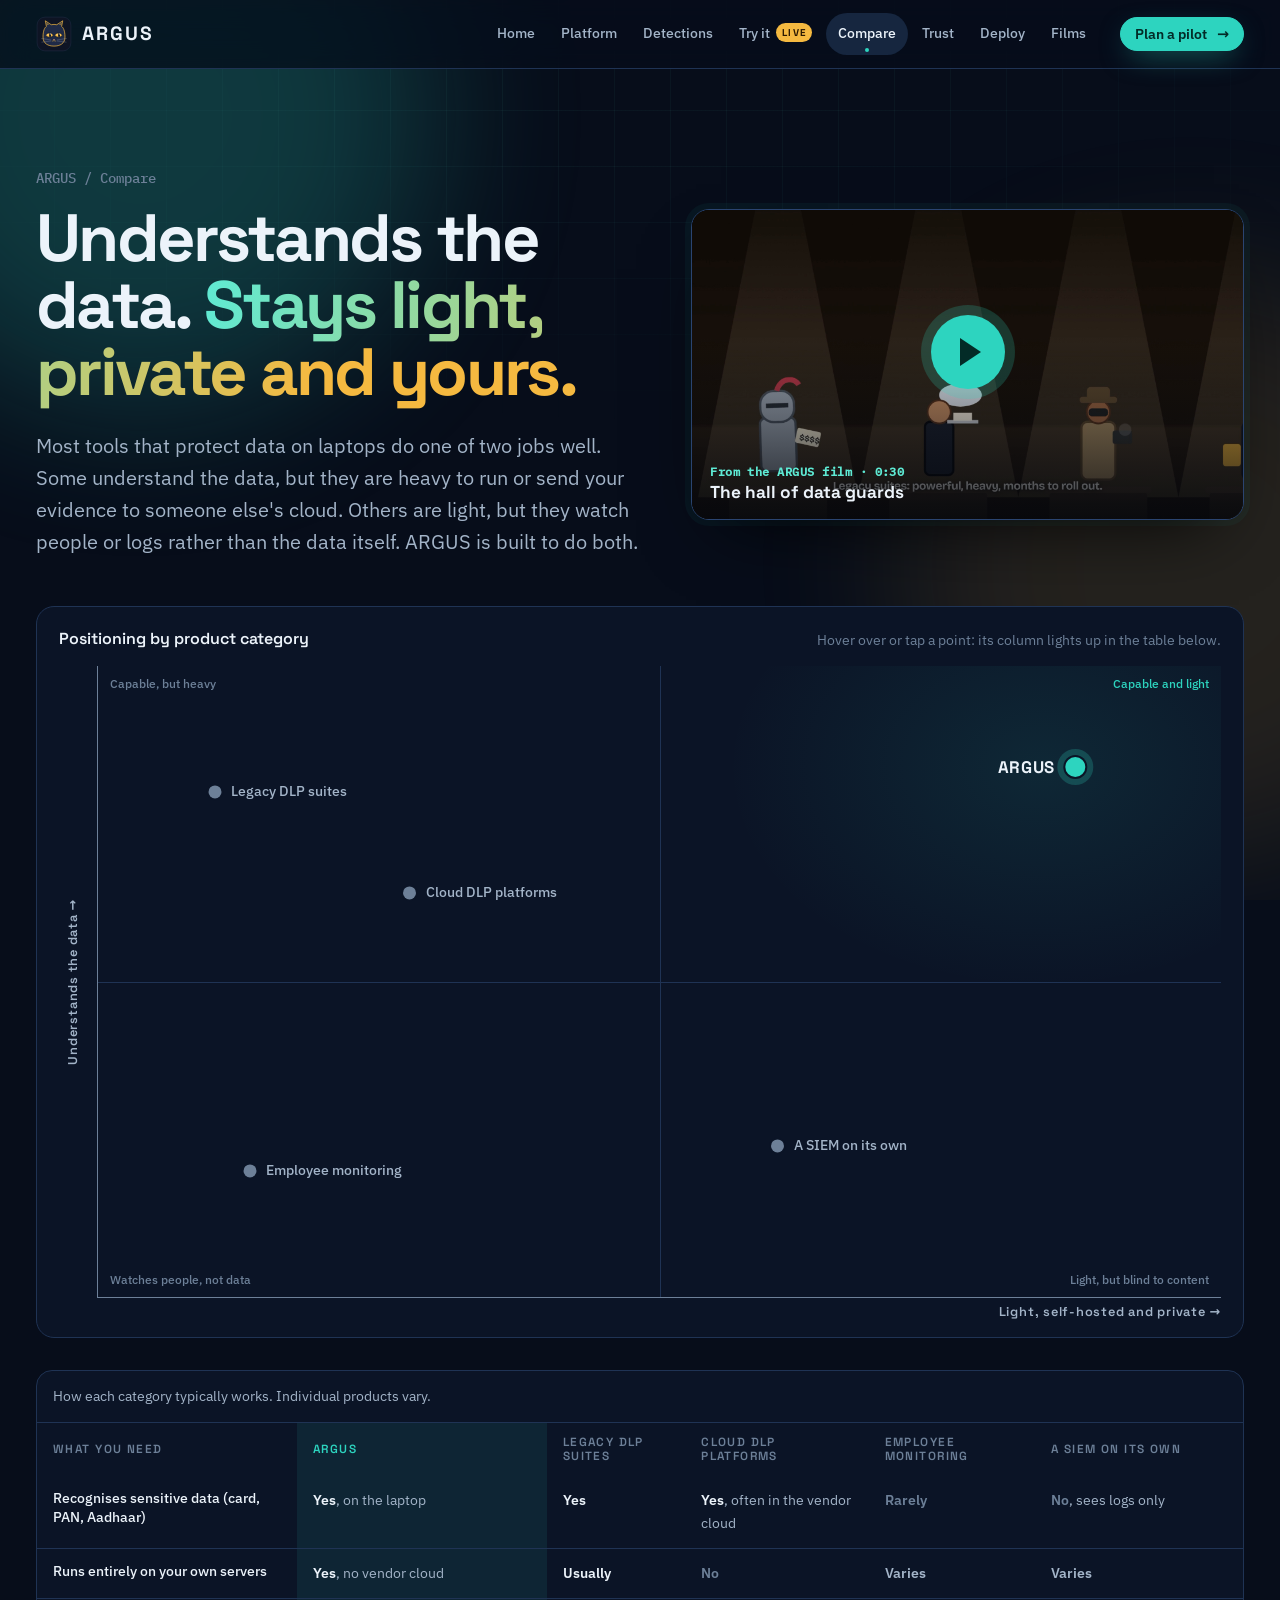
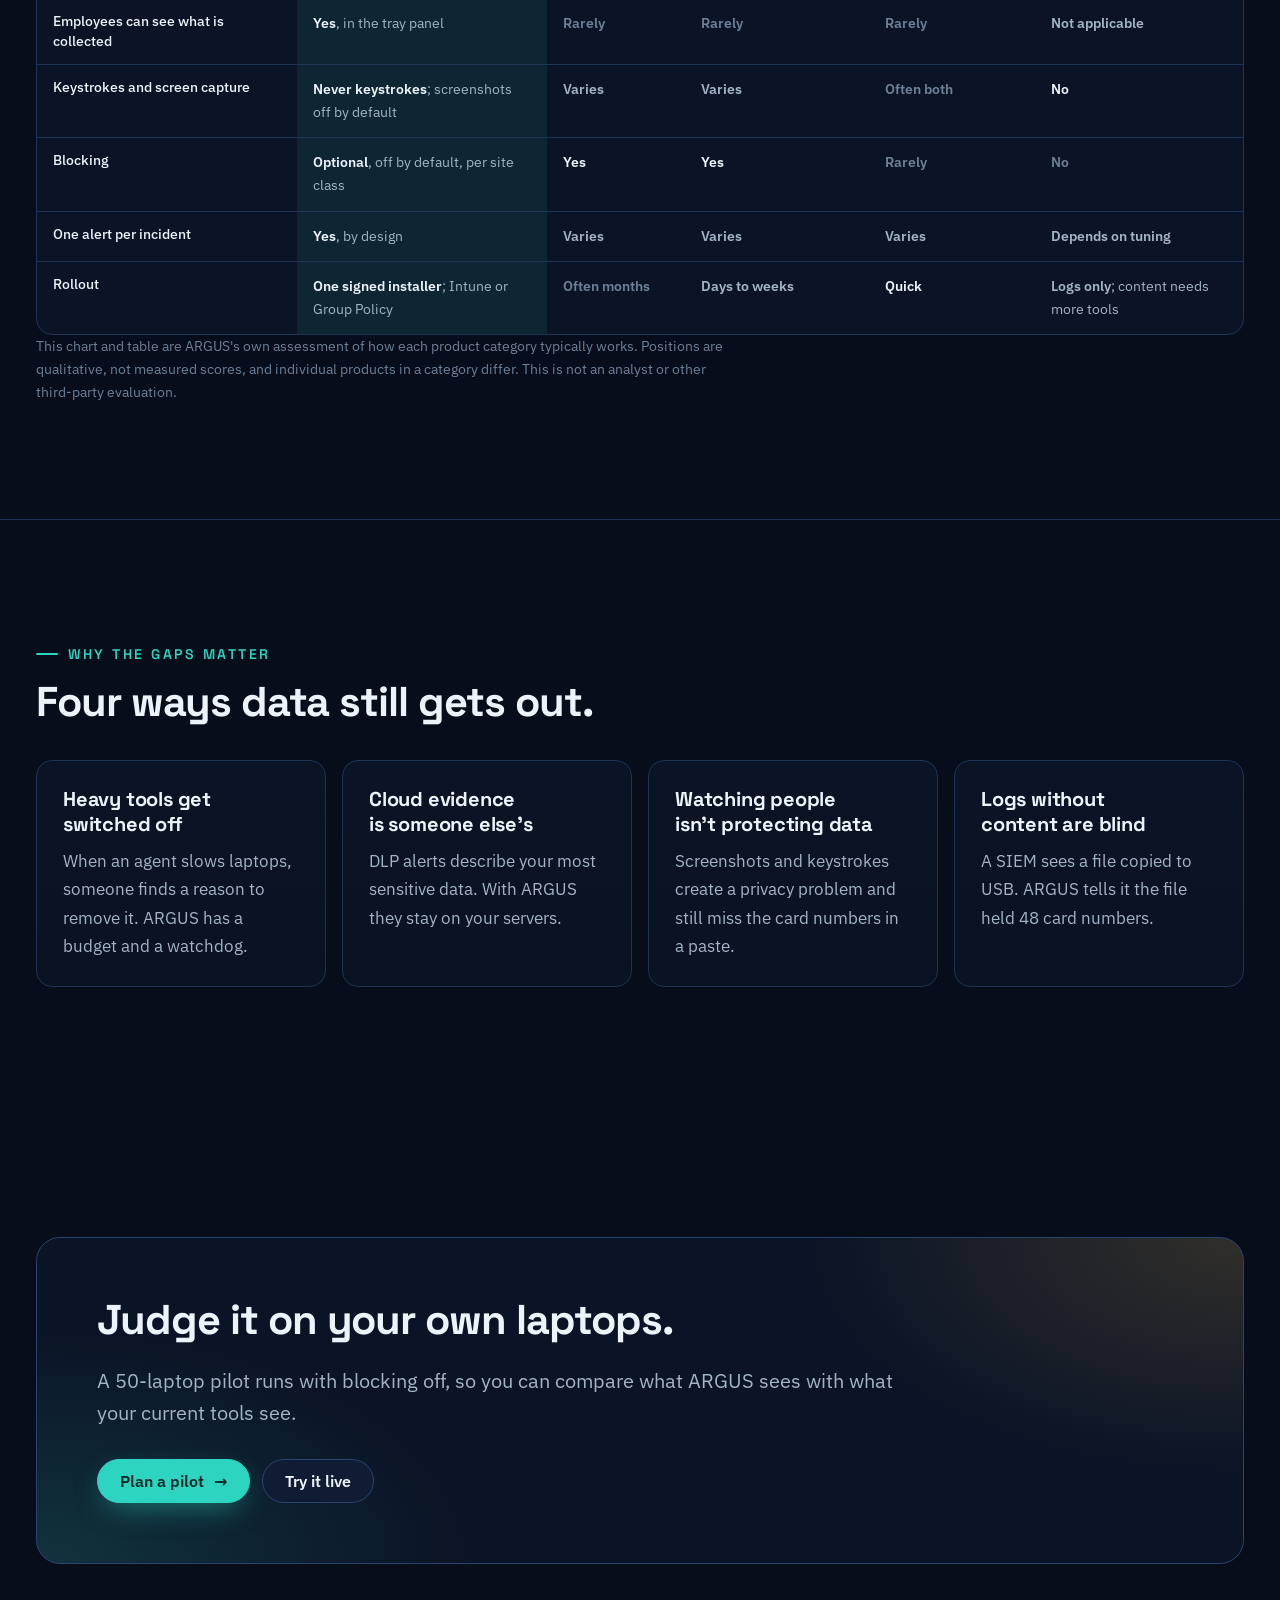
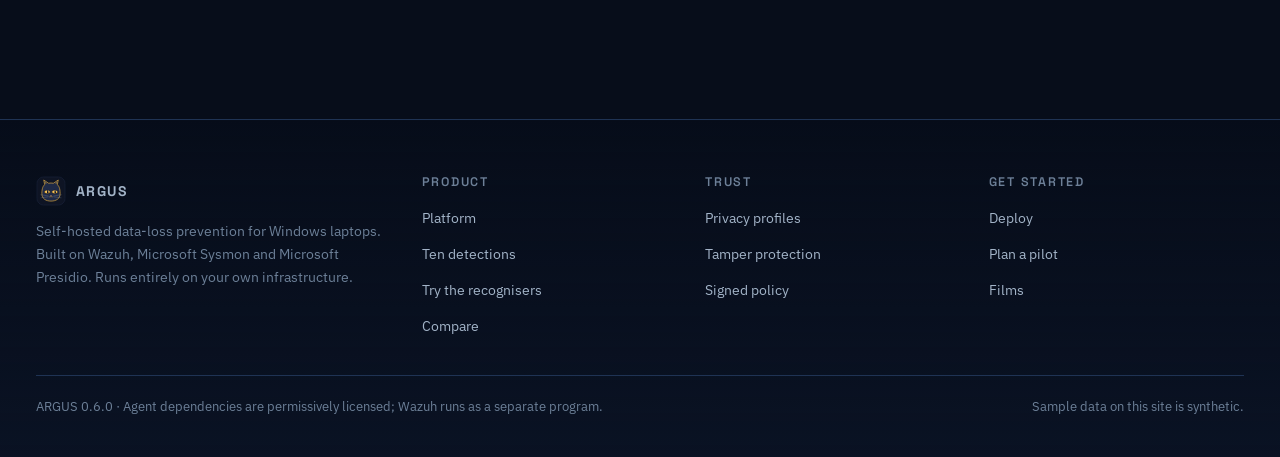
==== commit 031af5a8: "Feature films: each launch film plays inside the section it explains - Platform: 01 What ARGUS is (h" ====
--- a/compare.html
+++ b/compare.html
@@ -16,10 +16,13 @@
 
 <main id="main">
 <section class="phero">
-  <div class="wrap">
-    <p class="crumbs">ARGUS / Compare</p>
-    <h1>Understands the data. <span class="grad">Stays light, private and yours.</span></h1>
-    <p class="intro">Most tools that protect data on laptops do one of two jobs well. Some understand the data, but they are heavy to run or send your evidence to someone else's cloud. Others are light, but they watch people or logs rather than the data itself. ARGUS is built to do both.</p>
+  <div class="wrap phero-grid">
+    <div>
+      <p class="crumbs">ARGUS / Compare</p>
+      <h1>Understands the data. <span class="grad">Stays light, private and yours.</span></h1>
+      <p class="intro">Most tools that protect data on laptops do one of two jobs well. Some understand the data, but they are heavy to run or send your evidence to someone else's cloud. Others are light, but they watch people or logs rather than the data itself. ARGUS is built to do both.</p>
+    </div>
+    <figure data-ffilm="ARGUS-film" data-t="65,95" data-title="The hall of data guards" data-label="From the ARGUS film" data-poster="batches/2026-10-brand-film/posters/ARGUS-film-hall.png"></figure>
   </div>
 </section>
 
--- a/assets/css/site.css
+++ b/assets/css/site.css
@@ -200,33 +200,23 @@
 .eyebrow i { width: 7px; height: 7px; border-radius: 50%; background: var(--accent); box-shadow: 0 0 0 0 rgba(45, 212, 191, .6); }
 @media (prefers-reduced-motion: no-preference) { .eyebrow i { animation: ping 2s infinite; } }
 @keyframes ping { 70% { box-shadow: 0 0 0 10px rgba(45, 212, 191, 0); } 100% { box-shadow: 0 0 0 0 rgba(45, 212, 191, 0); } }
-.watch { position: relative; aspect-ratio: 1; width: 100%; max-width: 520px; justify-self: center; }
-.watch canvas { position: absolute; inset: -12%; width: 124%; height: 124%; max-width: none; }
-.watch .cat { position: absolute; inset: 16%; filter: drop-shadow(0 30px 60px rgba(0, 0, 0, .55)); }
-.watch .cat svg { width: 100%; height: 100%; display: block; overflow: visible; }
-.watch .scan { position: absolute; inset: 6%; border-radius: 50%; border: 1px dashed color-mix(in srgb, var(--gold) 35%, transparent); }
-@media (prefers-reduced-motion: no-preference) { .watch .scan { animation: spin 40s linear infinite; } }
-@keyframes spin { to { transform: rotate(1turn); } }
-.watch .tag { position: absolute; font: 600 .72rem/1 var(--mono); padding: 7px 10px; border-radius: 8px; background: var(--surf-2); border: 1px solid var(--line-2); color: var(--muted); white-space: nowrap; }
-.watch .tag b { color: var(--gold); font-weight: 600; }
-.watch .t1 { left: -2%; top: 18%; } .watch .t2 { right: -4%; top: 40%; } .watch .t3 { left: 6%; bottom: 10%; }
-@media (prefers-reduced-motion: no-preference) {
-  .watch .tag { animation: bob 6s ease-in-out infinite; } .watch .t2 { animation-delay: -2s; } .watch .t3 { animation-delay: -4s; }
-}
-@keyframes bob { 50% { transform: translateY(-8px); } }
-
 /* live ticker */
 .ticker { margin-top: 44px; border-block: 1px solid var(--line); background: color-mix(in srgb, var(--bg-2) 70%, transparent); overflow: hidden; position: relative; }
 .ticker::before, .ticker::after { content: ""; position: absolute; top: 0; bottom: 0; width: 90px; z-index: 2; pointer-events: none; }
-.ticker::before { left: 0; background: linear-gradient(90deg, var(--bg), transparent); }
+.ticker::before { width: 190px; }
+.ticker::before { left: 0; background: linear-gradient(90deg, var(--bg) 55%, transparent); }
 .ticker::after { right: 0; background: linear-gradient(-90deg, var(--bg), transparent); }
 .ticker-lab { position: absolute; left: 16px; top: 50%; transform: translateY(-50%); z-index: 3; font: 700 .66rem/1 var(--display); letter-spacing: .16em; text-transform: uppercase; color: var(--gold-ink); background: var(--gold); padding: 5px 8px; border-radius: 6px; }
-.ticker-track { display: flex; gap: 12px; width: max-content; padding: 14px 0 14px 120px; }
-@media (prefers-reduced-motion: no-preference) { .ticker-track { animation: marquee 60s linear infinite; } .ticker:hover .ticker-track { animation-play-state: paused; } }
+.ticker-track { display: flex; width: max-content; }
+.ticker-set { display: flex; gap: 12px; padding: 14px 12px 14px 0; flex: none; }
+@media (prefers-reduced-motion: no-preference) { .ticker-track { animation: marquee 80s linear infinite; } }
 @keyframes marquee { to { transform: translateX(-50%); } }
-.tick { display: inline-flex; align-items: center; gap: 10px; padding: 7px 12px; border-radius: 10px; background: var(--surf); border: 1px solid var(--line); font: 500 .82rem/1 var(--mono); color: var(--muted); white-space: nowrap; }
-.tick .lvl { height: 20px; min-width: 26px; font-size: .72rem; }
-.tick b { color: var(--fg); font-weight: 500; font-family: var(--body); }
+.tick { display: inline-flex; align-items: center; gap: 10px; padding: 8px 14px; border-radius: 12px; background: var(--surf); border: 1px solid var(--line); font: 500 .86rem/1 var(--body); color: var(--muted); white-space: nowrap; }
+.tick .lvl { height: 22px; min-width: 28px; font-size: .74rem; }
+.tick b { color: var(--fg); font-weight: 500; }
+.tick .arrow { color: var(--faint); }
+.tick .did { color: var(--accent-2); font-weight: 600; }
+.tick .who { font: 500 .74rem/1 var(--mono); color: var(--faint); padding-left: 10px; border-left: 1px solid var(--line-2); }
 
 /* stats */
 .stats { display: grid; grid-template-columns: repeat(6, minmax(0, 1fr)); gap: 12px; margin-top: 36px; }
@@ -516,7 +506,6 @@
 /* ---- responsive ---- */
 @media (max-width: 1080px) {
   .hero-grid, .feature, .walk, .drawer, .lab-grid, .sig { grid-template-columns: minmax(0, 1fr); }
-  .watch { max-width: 420px; }
   .stats { grid-template-columns: repeat(3, minmax(0, 1fr)); }
   .why, .cols4 { grid-template-columns: repeat(2, minmax(0, 1fr)); }
   .teasers, .cols3 { grid-template-columns: repeat(2, minmax(0, 1fr)); }
@@ -531,7 +520,6 @@
   .dgrid { grid-template-columns: repeat(2, minmax(0, 1fr)); }
   .stats { grid-template-columns: repeat(2, minmax(0, 1fr)); }
   .brand span { display: none; }
-  .watch .tag { font-size: .62rem; }
   .pos { padding: 16px 12px 14px; }
   .pos-plot { aspect-ratio: auto; min-height: 380px; }
   .q { font-size: .7rem; }
@@ -542,3 +530,109 @@
 }
 
 .ctrl .seg { justify-self: start; }
+
+/* ==========================================================================
+   Hero v3: the myth line, and the watchful cat with data in orbit.
+   Items orbit the cat on three tilted rings; a scan beam sweeps from the cat
+   and judges each item it passes. Positions are set by site.js each frame.
+   ========================================================================== */
+.myth { font: 500 clamp(1.05rem, .9rem + .6vw, 1.35rem)/1.4 var(--display); color: var(--gold); margin-bottom: 14px; letter-spacing: -.01em; }
+.myth b { font-weight: 700; }
+.hero h1 { max-width: 14ch; }
+.hero h1 .w { display: inline-block; }
+@media (prefers-reduced-motion: no-preference) {
+  .js .hero-copy > * { animation: heroIn .9s var(--ease) both; animation-delay: calc(var(--i, 0) * 140ms + 150ms); }
+  .js .hero h1 .w { animation: wordIn .8s var(--ease) both; animation-delay: calc(var(--wi) * 70ms + 420ms); }
+  .js .hero h1 { animation: none; }
+}
+@keyframes heroIn { from { opacity: 0; transform: translateY(18px); filter: blur(4px); } }
+@keyframes wordIn { from { opacity: 0; transform: translateY(.45em) rotate(2deg); } }
+
+.orbit { position: relative; width: 100%; max-width: 620px; aspect-ratio: 1 / .76; justify-self: center; }
+.orbit .rings { position: absolute; inset: 0; width: 100%; height: 100%; max-width: none; overflow: visible; pointer-events: none; }
+.orbit .ring { fill: none; stroke: rgba(94, 234, 212, .24); stroke-width: 1.2; }
+.orbit .ring.r1 { stroke: rgba(94, 234, 212, .16); }
+.orbit .ring.r3 { stroke: rgba(245, 185, 64, .26); }
+.orbit .sweep { position: absolute; left: 0; top: 0; border-radius: 50%; pointer-events: none; z-index: 2; opacity: 0;
+  background: conic-gradient(from 0deg, transparent 0deg, rgba(245, 185, 64, .04) 6deg, rgba(245, 185, 64, .40) 30deg, rgba(255, 224, 160, .8) 30.6deg, transparent 31.2deg); }
+.orbit .cat { position: absolute; left: 50%; top: 50%; width: 38%; transform: translate(-50%, -54%); z-index: 3; filter: drop-shadow(0 26px 50px rgba(0, 0, 0, .6)); }
+.orbit .cat svg { width: 100%; height: auto; display: block; overflow: visible; }
+.orbit .glow { position: absolute; left: 50%; top: 50%; width: 46%; aspect-ratio: 1; transform: translate(-50%, -54%); border-radius: 50%; z-index: 0;
+  background: radial-gradient(closest-side, rgba(245, 185, 64, .22), rgba(45, 212, 191, .06) 60%, transparent); }
+.orb-chip { position: absolute; left: 0; top: 0; display: inline-flex; align-items: center; gap: 7px; padding: 7px 11px; border-radius: 999px; z-index: 1;
+  font: 500 .76rem/1 var(--mono); background: color-mix(in srgb, var(--surf) 92%, transparent); border: 1px solid var(--line-2); color: var(--muted); white-space: nowrap;
+  will-change: transform, opacity; transition: border-color .25s, background .25s, color .25s, box-shadow .25s; }
+.orb-chip i { width: 7px; height: 7px; border-radius: 50%; background: var(--faint); flex: none; }
+.orb-chip.bad i { background: var(--gold); }
+.orb-chip .flag { display: none; font-weight: 700; }
+.orb-chip.hit.bad { border-color: var(--l15); background: color-mix(in srgb, var(--l15) 16%, var(--surf)); color: #ffe1e1; box-shadow: 0 0 0 5px rgba(255, 107, 107, .14); }
+.orb-chip.hit.bad i { background: var(--l15); }
+.orb-chip.hit.bad .flag { display: inline; color: #ff9a9a; }
+.orb-chip.hit.ok { border-color: color-mix(in srgb, var(--accent) 70%, transparent); color: var(--fg); }
+.orb-chip.hit.ok i { background: var(--accent); }
+.orb-chip.hit.ok .flag { display: inline; color: var(--accent); }
+.orbit .hud { position: absolute; left: 50%; bottom: 0; transform: translateX(-50%); z-index: 5; display: inline-flex; align-items: center; gap: 12px; white-space: nowrap;
+  padding: 8px 14px; border-radius: 999px; border: 1px solid var(--line-2); background: color-mix(in srgb, var(--bg-2) 90%, transparent); font: 500 .74rem/1 var(--mono); color: var(--muted); }
+.orbit .hud .live { width: 7px; height: 7px; border-radius: 50%; background: var(--gold); }
+.orbit .hud b { color: var(--fg); font-weight: 600; font-variant-numeric: tabular-nums; }
+.orbit .hud .fl { color: #ff9a9a; }
+.orbit-cap { margin-top: 18px; text-align: center; color: var(--muted); font-size: var(--step--1); max-width: 46ch; justify-self: center; }
+.orbit-cap b { color: var(--gold); font-weight: 600; }
+.orbit-wrap { display: grid; justify-items: center; }
+/* entrance */
+@media (prefers-reduced-motion: no-preference) {
+  .js .orbit .ring { stroke-dasharray: 2400; stroke-dashoffset: 2400; transition: stroke-dashoffset 1.6s var(--ease); }
+  .js .orbit.ready .ring { stroke-dashoffset: 0; }
+  .js .orbit.ready .ring.r2 { transition-delay: .15s; } .js .orbit.ready .ring.r3 { transition-delay: .3s; }
+  .js .orbit .cat, .js .orbit .glow { opacity: 0; transition: opacity .8s var(--ease) .25s, transform .9s var(--ease) .25s; }
+  .js .orbit .cat { transform: translate(-50%, -48%) scale(.86); }
+  .js .orbit.ready .cat { opacity: 1; transform: translate(-50%, -54%); }
+  .js .orbit.ready .glow { opacity: 1; }
+  .js .orbit .orb-chip { opacity: 0; }
+  .js .orbit .hud { opacity: 0; transition: opacity .6s 1.4s; } .js .orbit.ready .hud { opacity: 1; }
+  .js .orbit.ready .sweep { opacity: 1; transition: opacity 1s 1.2s; }
+}
+@media (prefers-reduced-motion: reduce) { .orbit .sweep { display: none; } }
+@media (max-width: 720px) {
+  .orb-chip { font-size: .62rem; padding: 5px 8px; gap: 5px; }
+  .orbit .hud { font-size: .66rem; gap: 8px; }
+  .orbit .cat { width: 40%; }
+}
+
+/* home: film strip */
+.strip { display: grid; grid-template-columns: repeat(4, minmax(0, 1fr)); gap: 14px; margin-top: 32px; }
+.strip a { position: relative; display: grid; gap: 10px; text-decoration: none; color: var(--fg); }
+.strip .th { position: relative; aspect-ratio: 16 / 9; border-radius: 12px; overflow: hidden; border: 1px solid var(--line); background: #000; }
+.strip img { width: 100%; height: 100%; object-fit: cover; display: block; transition: transform .5s var(--ease), opacity .3s; opacity: .9; }
+.strip a:hover img { transform: scale(1.05); opacity: 1; }
+.strip .th::after { content: ""; position: absolute; left: 50%; top: 50%; width: 38px; height: 38px; margin: -19px 0 0 -19px; border-radius: 50%; background: rgba(45, 212, 191, .92); opacity: 0; transform: scale(.8); transition: opacity .25s, transform .25s var(--ease); }
+.strip .th::before { content: ""; position: absolute; left: 50%; top: 50%; margin: -7px 0 0 -4px; border-left: 12px solid var(--accent-ink); border-top: 7px solid transparent; border-bottom: 7px solid transparent; z-index: 1; opacity: 0; transition: opacity .25s; }
+.strip a:hover .th::after, .strip a:focus-visible .th::after { opacity: 1; transform: none; }
+.strip a:hover .th::before, .strip a:focus-visible .th::before { opacity: 1; }
+.strip .nm { font: 600 .92rem/1.3 var(--display); }
+.strip .nm span { display: block; font: 500 .76rem/1 var(--mono); color: var(--accent); margin-bottom: 5px; }
+@media (max-width: 1080px) { .strip { grid-template-columns: repeat(3, minmax(0, 1fr)); } }
+@media (max-width: 720px) { .strip { grid-template-columns: repeat(2, minmax(0, 1fr)); } }
+
+/* films page: batches stacked, not tabbed */
+.batch-block + .batch-block { margin-top: 64px; padding-top: 48px; border-top: 1px solid var(--line); }
+
+/* ---- feature films: each film inside the section it explains ---- */
+.phero-grid { display: grid; grid-template-columns: minmax(0, 1.05fr) minmax(0, .95fr); gap: 44px; align-items: center; }
+.sec-film { display: grid; grid-template-columns: minmax(0, 1fr) minmax(0, 1fr); gap: 36px; align-items: center; }
+.ffilm { margin: 0; }
+.ff-frame { position: relative; border-radius: 18px; overflow: hidden; border: 1px solid var(--line-2); background: #000; aspect-ratio: 16 / 9;
+  box-shadow: 0 30px 70px -30px rgba(0, 0, 0, .85), 0 0 0 6px rgba(45, 212, 191, .05); }
+.ff-frame video { display: block; width: 100%; height: 100%; object-fit: cover; background: #000; }
+.ff-play { position: absolute; inset: 0; border: 0; padding: 0; margin: 0; cursor: pointer; color: var(--fg); text-align: left; display: flex; align-items: flex-end;
+  background: linear-gradient(180deg, rgba(3, 6, 12, 0) 40%, rgba(3, 6, 12, .82)); }
+.ff-play[hidden] { display: none; }
+.ff-play .pl { position: absolute; left: 50%; top: 46%; width: 74px; height: 74px; margin: -37px 0 0 -37px; border-radius: 50%; background: var(--accent);
+  box-shadow: 0 0 0 10px rgba(45, 212, 191, .2); transition: transform .3s var(--ease); }
+.ff-play .pl::before { content: ""; position: absolute; left: 29px; top: 23px; border-left: 21px solid var(--accent-ink); border-top: 14px solid transparent; border-bottom: 14px solid transparent; }
+.ff-play:hover .pl, .ff-play:focus-visible .pl { transform: scale(1.08); }
+.ff-lab { position: relative; display: grid; gap: 5px; padding: 16px 18px; }
+.ff-lab span { font: 600 .74rem/1 var(--mono); color: var(--accent-2); letter-spacing: .04em; }
+.ff-lab b { font: 700 1.08rem/1.2 var(--display); }
+.ffilm + .small, .ff-note { margin-top: 10px; }
+@media (max-width: 1080px) { .phero-grid, .sec-film { grid-template-columns: minmax(0, 1fr); gap: 28px; } }
